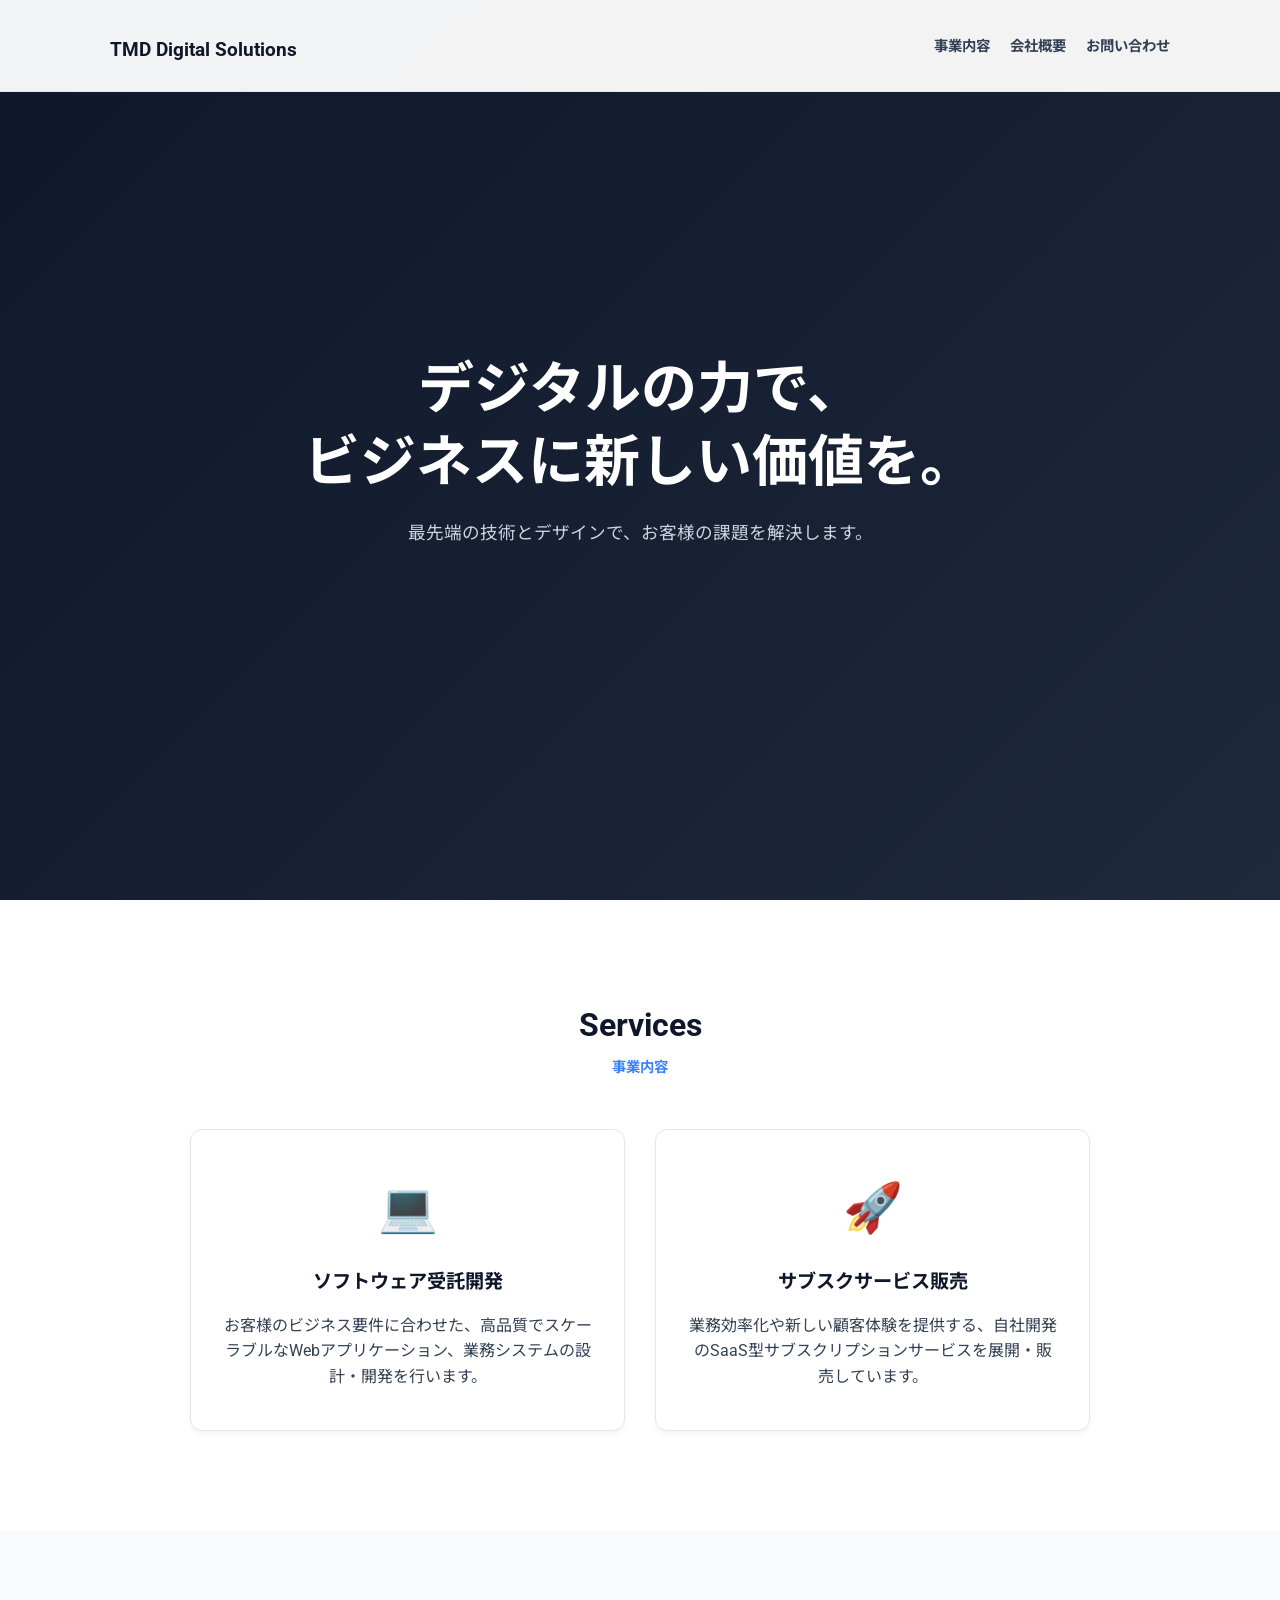
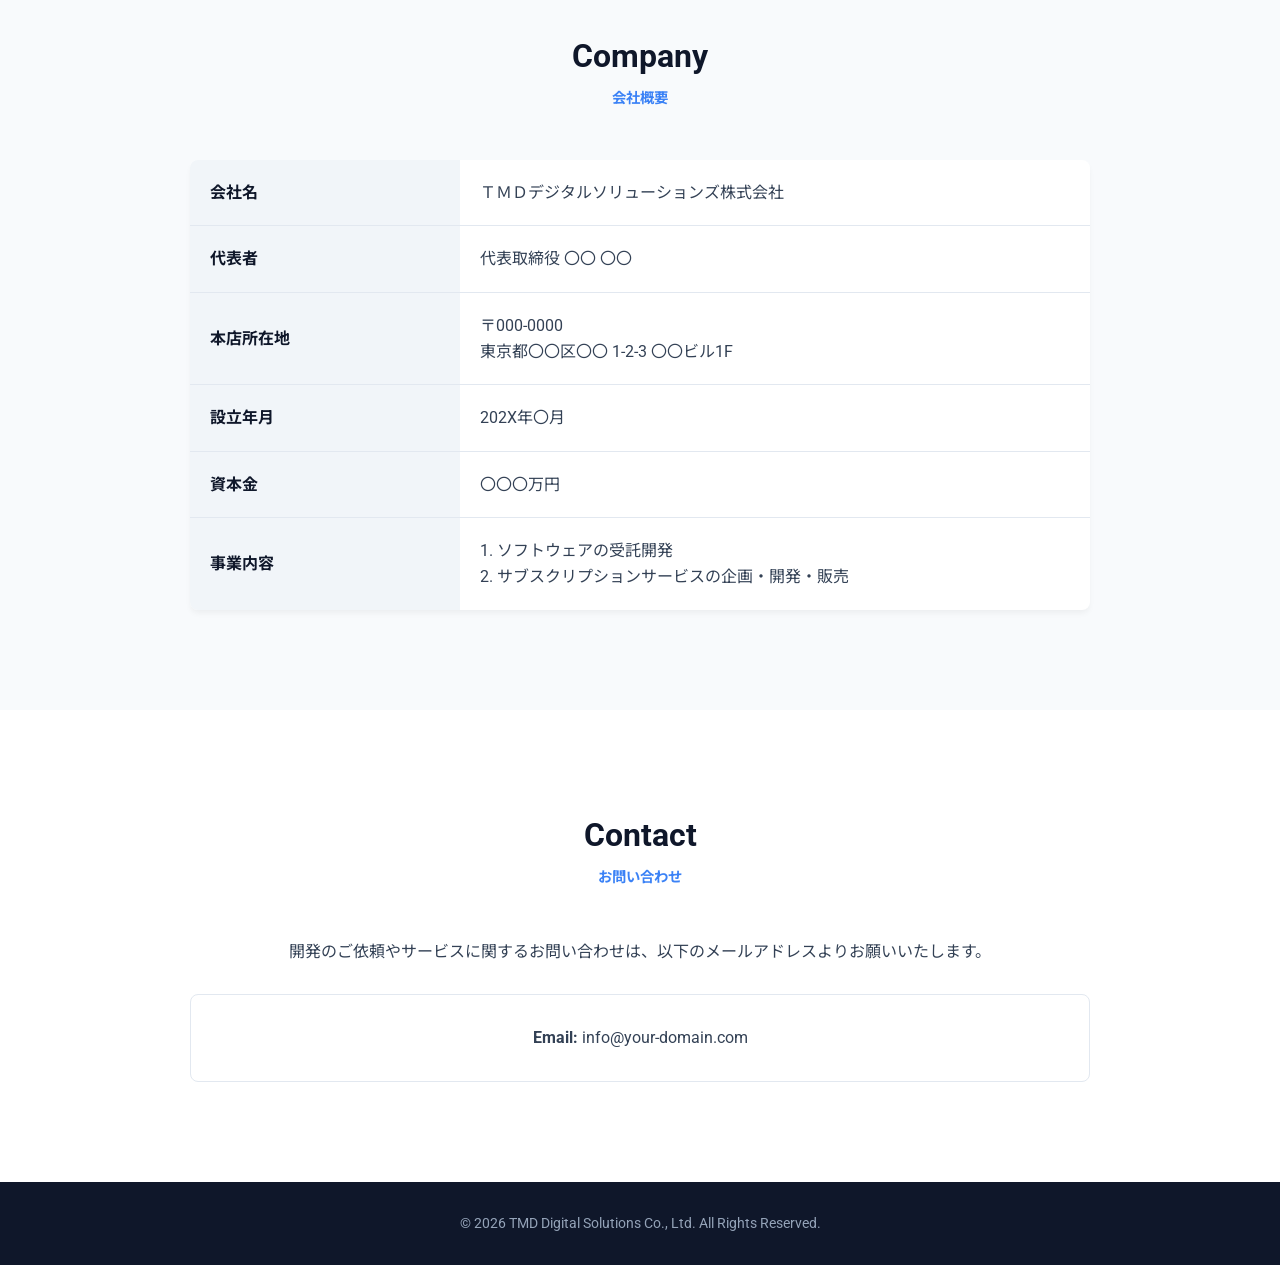
==== index.html @ 3bc1c478 "ファイル位置修正" ====
<!DOCTYPE html>
<html lang="ja">
<head>
    <meta charset="UTF-8">
    <meta name="viewport" content="width=device-width, initial-scale=1.0">
    <title>ＴＭＤデジタルソリューションズ株式会社</title>
    <meta name="description" content="ソフトウェア受託開発・サブスクリプションサービスの販売を行うＴＭＤデジタルソリューションズ株式会社のコーポレートサイトです。">
    <link rel="preconnect" href="https://fonts.googleapis.com">
    <link rel="preconnect" href="https://fonts.gstatic.com" crossorigin>
    <link href="https://fonts.googleapis.com/css2?family=Noto+Sans+JP:wght@300;400;700&family=Roboto:wght@400;700&display=swap" rel="stylesheet">
    <link rel="stylesheet" href="style.css">
</head>
<body>
    <header id="header">
        <div class="header-inner">
            <h1 class="logo"><a href="#">TMD Digital Solutions</a></h1>
            <nav>
                <ul class="nav-links">
                    <li><a href="#services">事業内容</a></li>
                    <li><a href="#company">会社概要</a></li>
                    <li><a href="#contact">お問い合わせ</a></li>
                </ul>
            </nav>
        </div>
    </header>

    <main>
        <!-- Hero Section -->
        <section id="hero">
            <div class="hero-content fade-in">
                <h2>デジタルの力で、<br>ビジネスに新しい価値を。</h2>
                <p>最先端の技術とデザインで、お客様の課題を解決します。</p>
            </div>
        </section>

        <!-- Services Section -->
        <section id="services" class="section">
            <div class="section-inner fade-in">
                <h2 class="section-title">Services<span>事業内容</span></h2>
                <div class="cards">
                    <div class="card">
                        <div class="card-icon">💻</div>
                        <h3>ソフトウェア受託開発</h3>
                        <p>お客様のビジネス要件に合わせた、高品質でスケーラブルなWebアプリケーション、業務システムの設計・開発を行います。</p>
                    </div>
                    <div class="card">
                        <div class="card-icon">🚀</div>
                        <h3>サブスクサービス販売</h3>
                        <p>業務効率化や新しい顧客体験を提供する、自社開発のSaaS型サブスクリプションサービスを展開・販売しています。</p>
                    </div>
                </div>
            </div>
        </section>

        <!-- Company Section -->
        <section id="company" class="section bg-light">
            <div class="section-inner fade-in">
                <h2 class="section-title">Company<span>会社概要</span></h2>
                <table class="company-table">
                    <tbody>
                        <tr>
                            <th>会社名</th>
                            <td>ＴＭＤデジタルソリューションズ株式会社</td>
                        </tr>
                        <tr>
                            <th>代表者</th>
                            <td>代表取締役 〇〇 〇〇 <!-- ※ご自身の名前に変更 --></td>
                        </tr>
                        <tr>
                            <th>本店所在地</th>
                            <td>〒000-0000<br>東京都〇〇区〇〇 1-2-3 〇〇ビル1F <!-- ※登記簿と完全に一致させる --></td>
                        </tr>
                        <tr>
                            <th>設立年月</th>
                            <td>202X年〇月</td>
                        </tr>
                        <tr>
                            <th>資本金</th>
                            <td>〇〇〇万円</td>
                        </tr>
                        <tr>
                            <th>事業内容</th>
                            <td>
                                1. ソフトウェアの受託開発<br>
                                2. サブスクリプションサービスの企画・開発・販売
                            </td>
                        </tr>
                    </tbody>
                </table>
            </div>
        </section>

        <!-- Contact Section -->
        <section id="contact" class="section">
            <div class="section-inner fade-in">
                <h2 class="section-title">Contact<span>お問い合わせ</span></h2>
                <p class="contact-text">開発のご依頼やサービスに関するお問い合わせは、以下のメールアドレスよりお願いいたします。</p>
                <div class="contact-info">
                    <p><strong>Email:</strong> info@your-domain.com <!-- ※取得したドメインのメアド等に変更 --></p>
                </div>
            </div>
        </section>
    </main>

    <footer>
        <div class="footer-inner">
            <p>&copy; 2026 TMD Digital Solutions Co., Ltd. All Rights Reserved.</p>
        </div>
    </footer>

    <script src="script.js"></script>
</body>
</html>
---- style.css ----
:root {
    --primary-color: #0F172A;
    --accent-color: #3B82F6;
    --text-color: #334155;
    --bg-color: #FFFFFF;
    --bg-light: #F8FAFC;
}

* {
    margin: 0;
    padding: 0;
    box-sizing: border-box;
}

body {
    font-family: 'Roboto', 'Noto Sans JP', sans-serif;
    color: var(--text-color);
    line-height: 1.6;
    background-color: var(--bg-color);
}

a {
    color: inherit;
    text-decoration: none;
}

/* Header */
header {
    position: fixed;
    top: 0;
    width: 100%;
    background-color: rgba(255, 255, 255, 0.95);
    backdrop-filter: blur(5px);
    border-bottom: 1px solid #E2E8F0;
    z-index: 1000;
    transition: all 0.3s ease;
}

.header-inner {
    max-width: 1100px;
    margin: 0 auto;
    padding: 20px;
    display: flex;
    justify-content: space-between;
    align-items: center;
}

.logo a {
    font-size: 1.2rem;
    font-weight: 700;
    color: var(--primary-color);
}

.nav-links {
    display: flex;
    list-style: none;
    gap: 20px;
}

.nav-links a {
    font-size: 0.9rem;
    font-weight: 700;
    transition: color 0.3s;
}

.nav-links a:hover {
    color: var(--accent-color);
}

/* Hero Section */
#hero {
    height: 100vh;
    display: flex;
    align-items: center;
    justify-content: center;
    background: linear-gradient(135deg, var(--primary-color) 0%, #1E293B 100%);
    color: #fff;
    text-align: center;
    padding: 0 20px;
}

.hero-content h2 {
    font-size: clamp(2rem, 5vw, 3.5rem);
    line-height: 1.3;
    margin-bottom: 20px;
}

.hero-content p {
    font-size: 1.1rem;
    color: #CBD5E1;
}

/* Sections */
.section {
    padding: 100px 20px;
}

.section-inner {
    max-width: 900px;
    margin: 0 auto;
}

.bg-light {
    background-color: var(--bg-light);
}

.section-title {
    text-align: center;
    font-size: 2rem;
    color: var(--primary-color);
    margin-bottom: 50px;
}

.section-title span {
    display: block;
    font-size: 0.9rem;
    color: var(--accent-color);
    margin-top: 5px;
}

/* Cards (Services) */
.cards {
    display: flex;
    gap: 30px;
}

.card {
    flex: 1;
    background: #fff;
    padding: 40px 30px;
    border-radius: 12px;
    box-shadow: 0 4px 6px -1px rgba(0, 0, 0, 0.05);
    text-align: center;
    transition: transform 0.3s;
    border: 1px solid #E2E8F0;
}

.card:hover {
    transform: translateY(-5px);
}

.card-icon {
    font-size: 3rem;
    margin-bottom: 20px;
}

.card h3 {
    font-size: 1.2rem;
    color: var(--primary-color);
    margin-bottom: 15px;
}

/* Table (Company) */
.company-table {
    width: 100%;
    border-collapse: collapse;
    background: #fff;
    box-shadow: 0 4px 6px -1px rgba(0, 0, 0, 0.05);
    border-radius: 8px;
    overflow: hidden;
}

.company-table th, .company-table td {
    padding: 20px;
    border-bottom: 1px solid #E2E8F0;
}

.company-table th {
    width: 30%;
    text-align: left;
    background-color: #F1F5F9;
    color: var(--primary-color);
}

.company-table tr:last-child th,
.company-table tr:last-child td {
    border-bottom: none;
}

/* Contact */
.contact-text {
    text-align: center;
    margin-bottom: 30px;
}

.contact-info {
    text-align: center;
    background: #fff;
    padding: 30px;
    border-radius: 8px;
    border: 1px solid #E2E8F0;
}

/* Footer */
footer {
    background-color: var(--primary-color);
    color: #94A3B8;
    text-align: center;
    padding: 30px 20px;
    font-size: 0.9rem;
}

/* Animations */
.fade-in {
    opacity: 0;
    transform: translateY(30px);
    transition: opacity 0.8s ease-out, transform 0.8s ease-out;
}

.fade-in.appear {
    opacity: 1;
    transform: translateY(0);
}

/* Responsive */
@media (max-width: 768px) {
    .cards {
        flex-direction: column;
    }
    .company-table th, .company-table td {
        display: block;
        width: 100%;
    }
    .company-table th {
        border-bottom: none;
        padding-bottom: 5px;
    }
    .company-table td {
        padding-top: 5px;
        margin-bottom: 10px;
    }
}
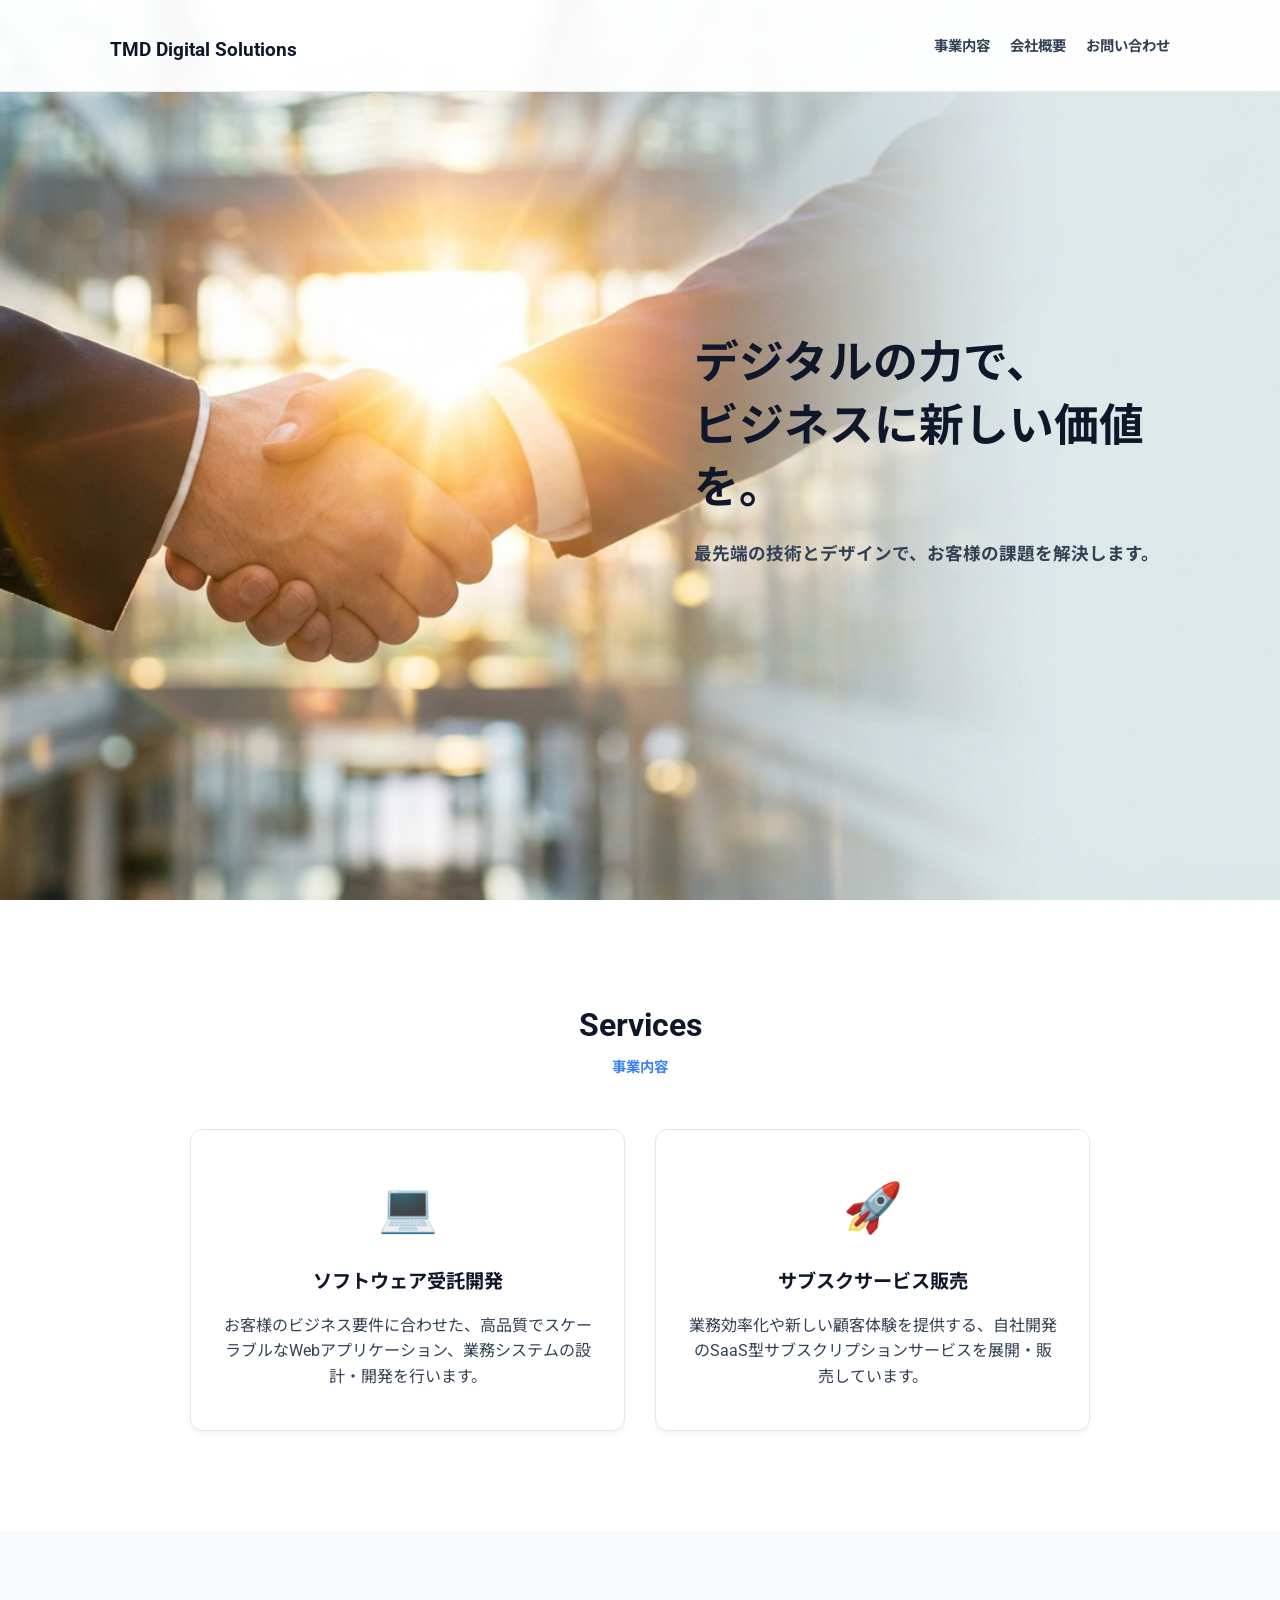
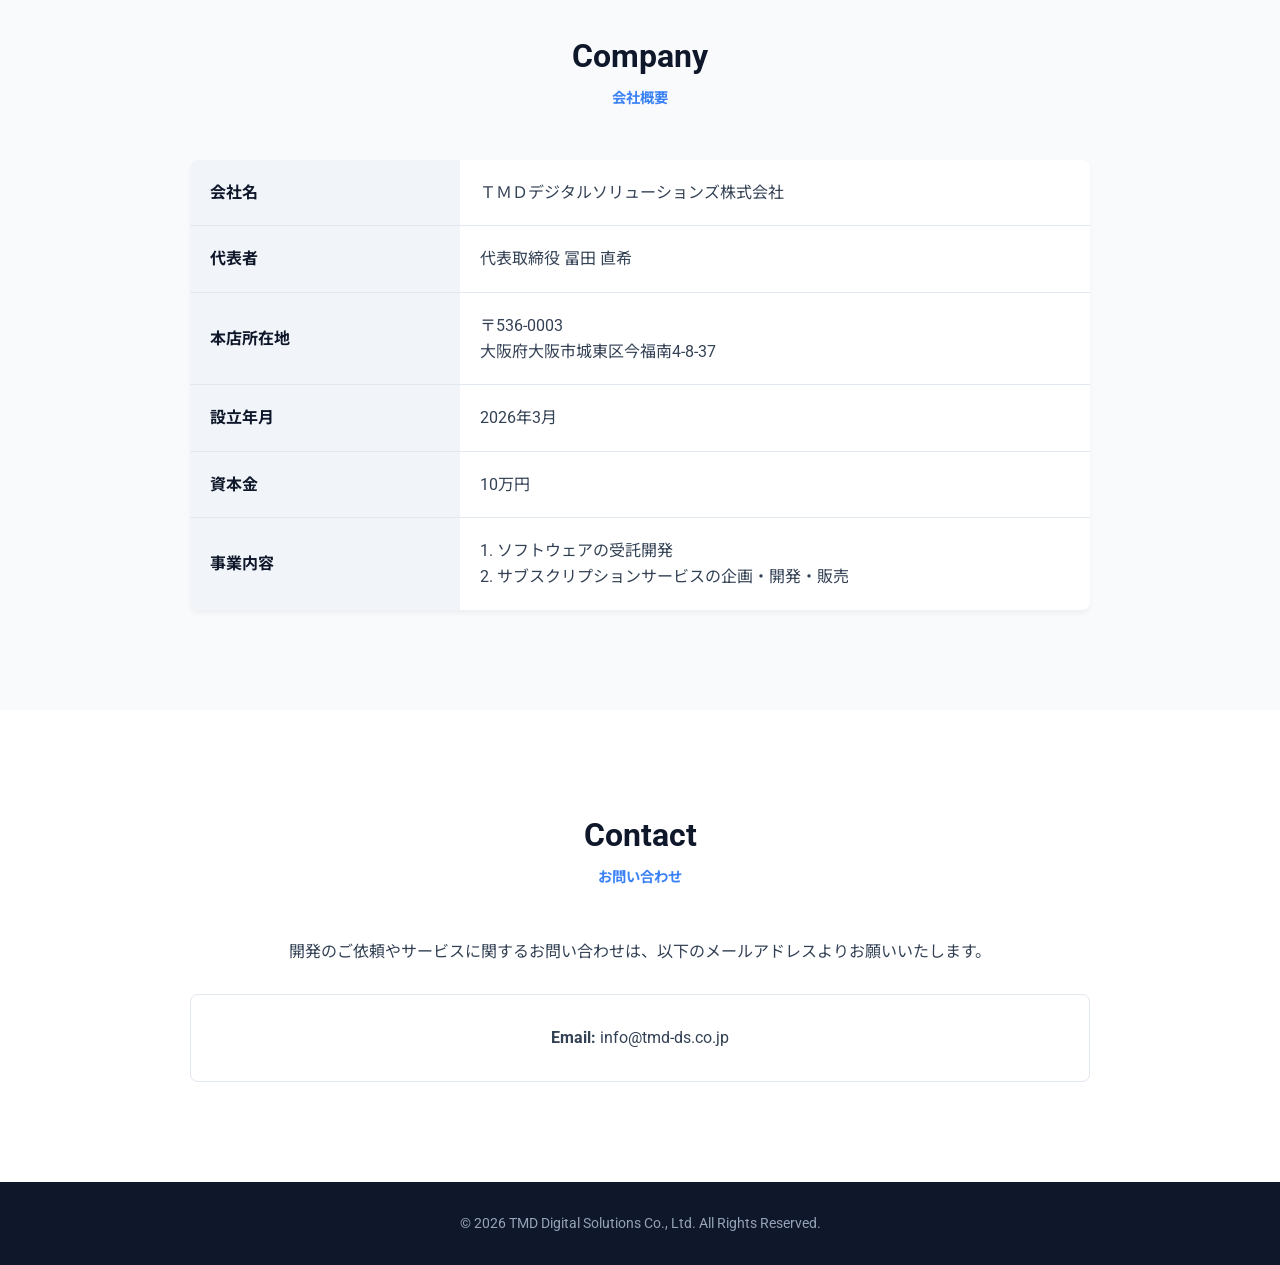
==== commit e0b5738e: "HTML修正" ====
--- a/index.html
+++ b/index.html
@@ -64,19 +64,19 @@
                         </tr>
                         <tr>
                             <th>代表者</th>
-                            <td>代表取締役 〇〇 〇〇 <!-- ※ご自身の名前に変更 --></td>
+                            <td>代表取締役 冨田 直希</td>
                         </tr>
                         <tr>
                             <th>本店所在地</th>
-                            <td>〒000-0000<br>東京都〇〇区〇〇 1-2-3 〇〇ビル1F <!-- ※登記簿と完全に一致させる --></td>
+                            <td>〒536-0003<br>大阪府大阪市城東区今福南4-8-37 <!-- ※登記簿と完全に一致させる --></td>
                         </tr>
                         <tr>
                             <th>設立年月</th>
-                            <td>202X年〇月</td>
+                            <td>2026年3月</td>
                         </tr>
                         <tr>
                             <th>資本金</th>
-                            <td>〇〇〇万円</td>
+                            <td>10万円</td>
                         </tr>
                         <tr>
                             <th>事業内容</th>
@@ -96,7 +96,7 @@
                 <h2 class="section-title">Contact<span>お問い合わせ</span></h2>
                 <p class="contact-text">開発のご依頼やサービスに関するお問い合わせは、以下のメールアドレスよりお願いいたします。</p>
                 <div class="contact-info">
-                    <p><strong>Email:</strong> info@your-domain.com <!-- ※取得したドメインのメアド等に変更 --></p>
+                    <p><strong>Email:</strong> info@tmd-ds.co.jp <!-- ※取得したドメインのメアド等に変更 --></p>
                 </div>
             </div>
         </section>
--- a/style.css
+++ b/style.css
@@ -72,22 +72,28 @@
     height: 100vh;
     display: flex;
     align-items: center;
-    justify-content: center;
-    background: linear-gradient(135deg, var(--primary-color) 0%, #1E293B 100%);
-    color: #fff;
-    text-align: center;
-    padding: 0 20px;
+    justify-content: flex-end; /* 文字を右側に配置 */
+    /* 暗いフィルターを削除し、画像をそのまま表示 */
+    background: url('hero-bg.jpg') center/cover no-repeat;
+    padding: 0 8%; /* 画面右端からの余白 */
+}
+
+.hero-content {
+    max-width: 45%; /* 文字が左側の握手に被らないよう幅を制限 */
+    text-align: left; /* 文字を左揃えに */
 }
 
 .hero-content h2 {
-    font-size: clamp(2rem, 5vw, 3.5rem);
-    line-height: 1.3;
+    font-size: clamp(2rem, 3.5vw, 3.5rem);
+    line-height: 1.4;
     margin-bottom: 20px;
+    color: var(--primary-color); /* 文字色を白から濃いネイビーに変更 */
 }
 
 .hero-content p {
     font-size: 1.1rem;
-    color: #CBD5E1;
+    color: var(--text-color); /* サブテキストもグレーに */
+    font-weight: 700; /* 白背景に負けないよう少し太字に */
 }
 
 /* Sections */
@@ -229,4 +235,16 @@
         padding-top: 5px;
         margin-bottom: 10px;
     }
+    #hero {
+        justify-content: center; /* スマホでは中央寄せ */
+        padding: 0 20px;
+    }
+    .hero-content {
+        max-width: 100%;
+        text-align: center;
+        background-color: rgba(255, 255, 255, 0.85); /* 文字の背景に半透明の白を敷く */
+        padding: 30px 20px;
+        border-radius: 12px;
+        box-shadow: 0 4px 15px rgba(0, 0, 0, 0.1);
+    }
 }
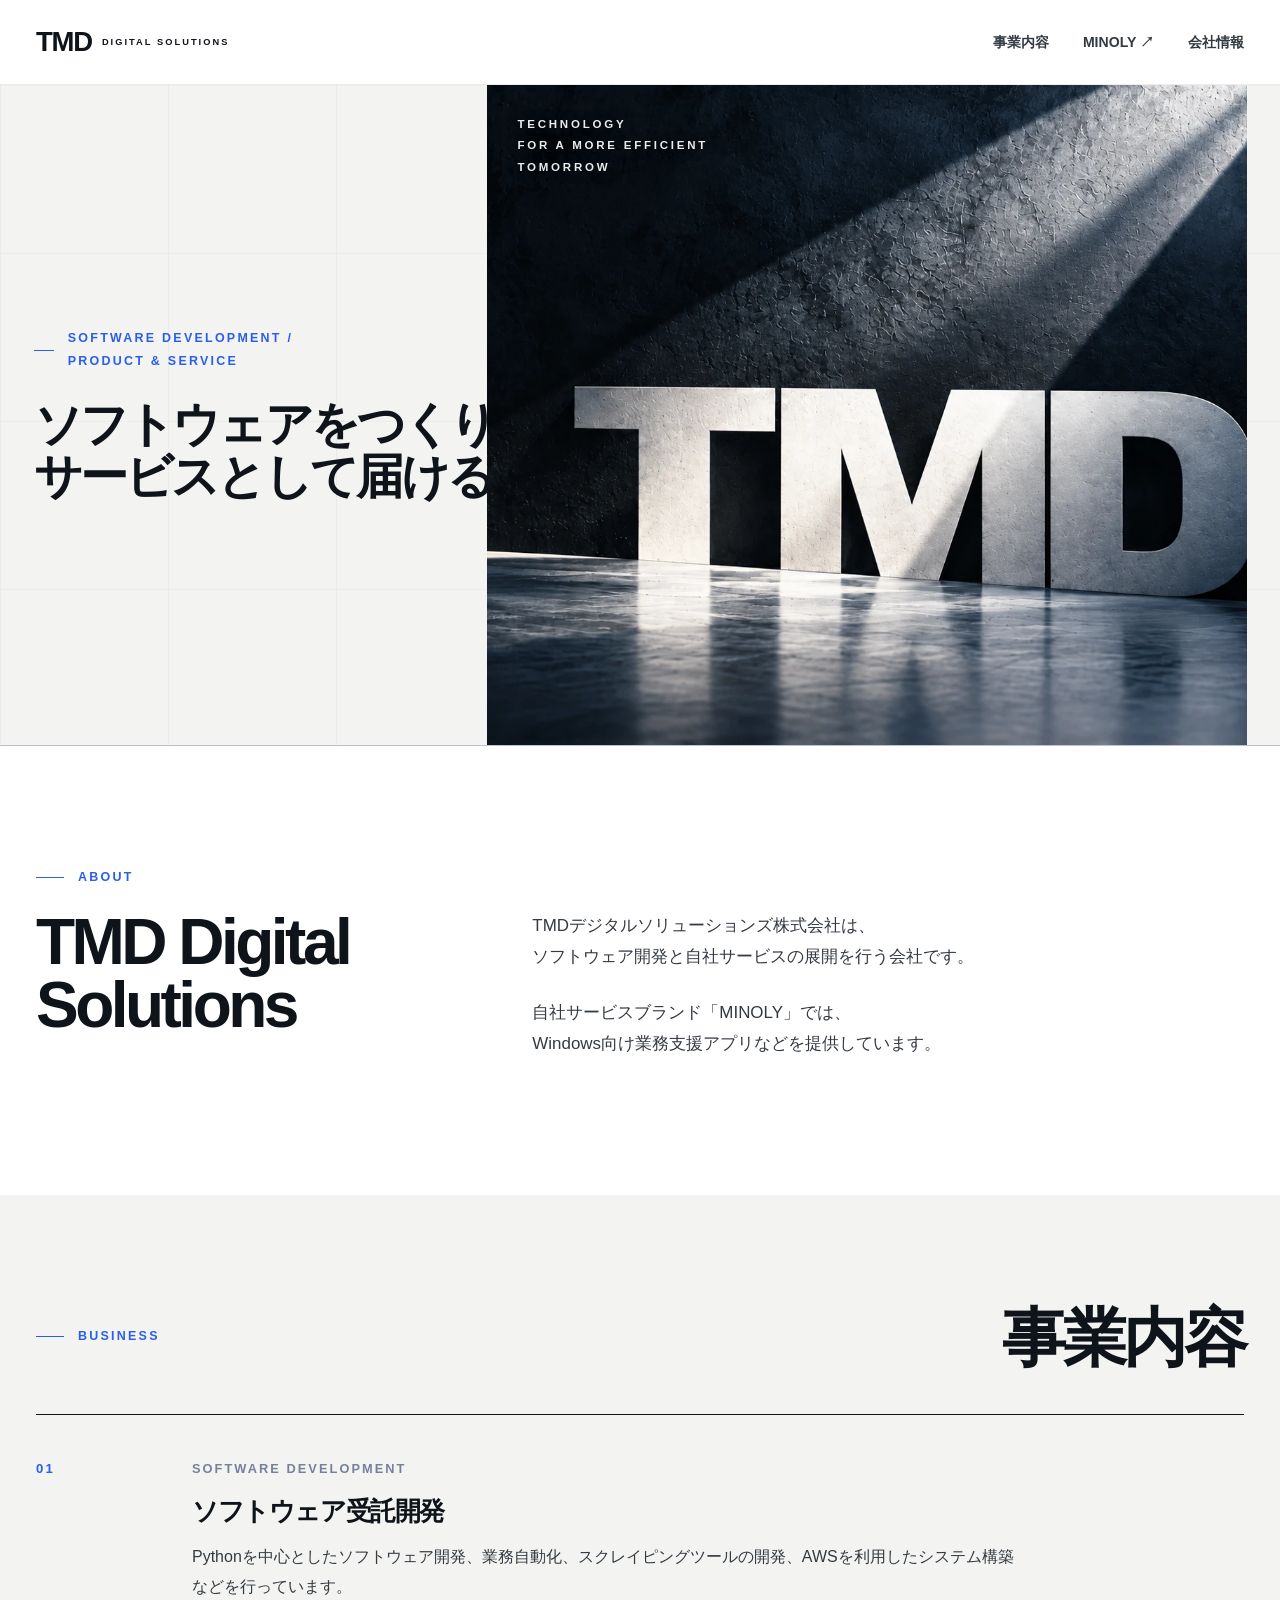
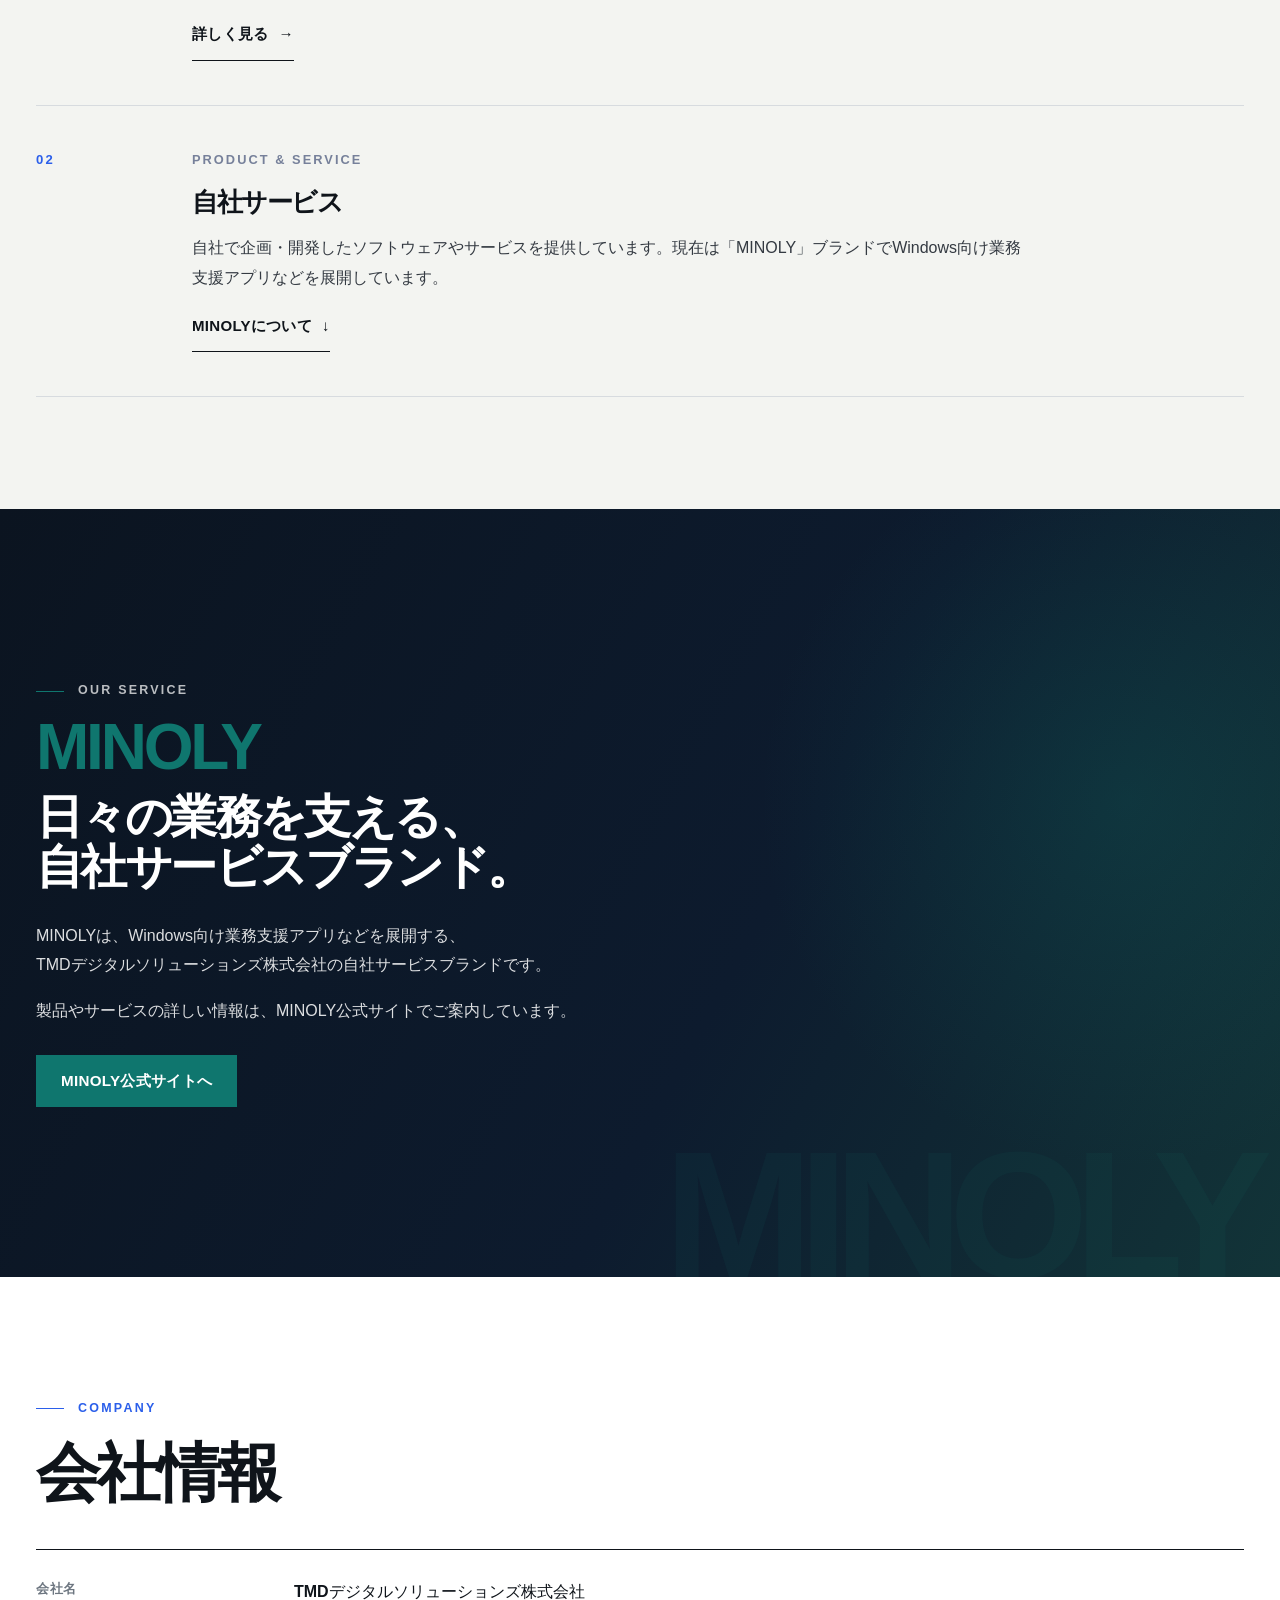
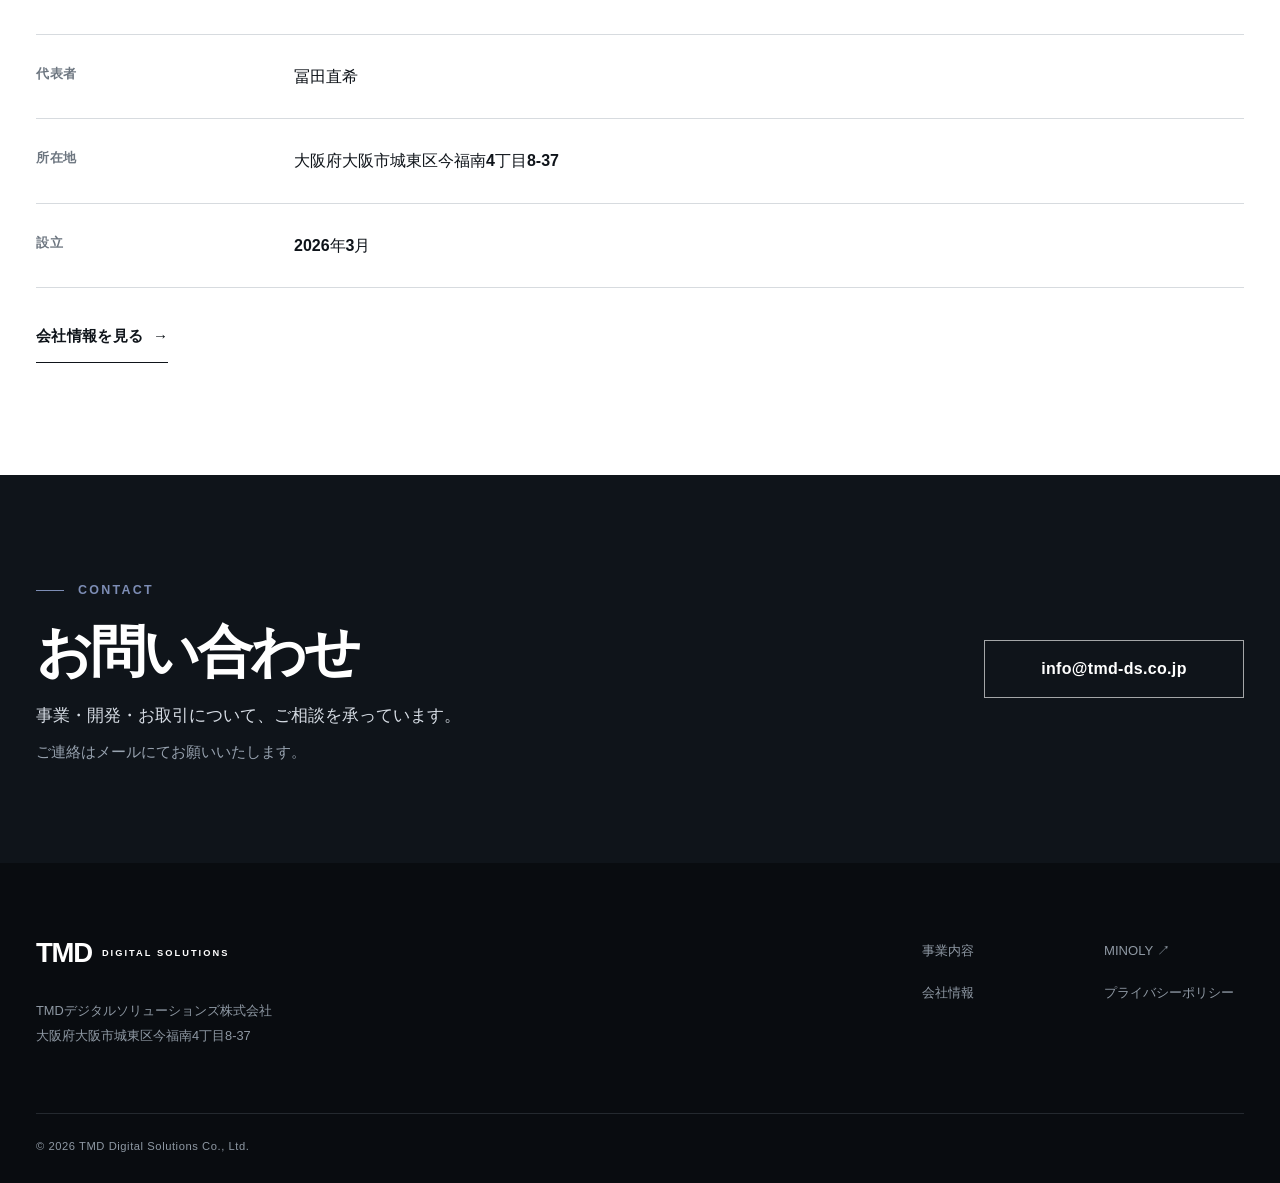
==== commit f8a5b187: "Security Headers対応" ====
--- a/index.html
+++ b/index.html
@@ -3,111 +3,166 @@
 <head>
     <meta charset="UTF-8">
     <meta name="viewport" content="width=device-width, initial-scale=1.0">
-    <title>ＴＭＤデジタルソリューションズ株式会社</title>
-    <meta name="description" content="ソフトウェア受託開発・サブスクリプションサービスの販売を行うＴＭＤデジタルソリューションズ株式会社のコーポレートサイトです。">
-    <link rel="preconnect" href="https://fonts.googleapis.com">
-    <link rel="preconnect" href="https://fonts.gstatic.com" crossorigin>
-    <link href="https://fonts.googleapis.com/css2?family=Noto+Sans+JP:wght@300;400;700&family=Roboto:wght@400;700&display=swap" rel="stylesheet">
-    <link rel="stylesheet" href="style.css">
+    <title>TMDデジタルソリューションズ株式会社 | ソフトウェア開発・自社サービス</title>
+    <meta name="description" content="TMDデジタルソリューションズ株式会社は、Pythonを中心としたソフトウェア受託開発、業務自動化、スクレイピング、AWSを利用したシステム構築と、自社サービスの企画・開発・提供を行っています。">
+    <link rel="canonical" href="https://tmd-ds.co.jp/">
+    <meta property="og:type" content="website">
+    <meta property="og:title" content="TMDデジタルソリューションズ株式会社">
+    <meta property="og:description" content="ソフトウェアの受託開発と、自社サービスの企画・開発・提供を行う会社です。">
+    <meta property="og:url" content="https://tmd-ds.co.jp/">
+    <meta property="og:image" content="https://tmd-ds.co.jp/assets/og-tmd.png">
+    <meta property="og:locale" content="ja_JP">
+    <meta name="twitter:card" content="summary_large_image">
+    <meta name="theme-color" content="#0b1420">
+    <link rel="icon" href="./assets/favicon.svg" type="image/svg+xml">
+    <link rel="apple-touch-icon" href="./assets/apple-touch-icon.png">
+    <link rel="preload" as="image" href="./assets/hero-tmd.webp" type="image/webp">
+    <link rel="stylesheet" href="./style.css">
+    <script src="./script.js"></script>
 </head>
 <body>
-    <header id="header">
+    <a class="skip-link" href="#main">本文へ移動</a>
+    <header class="site-header" data-header>
         <div class="header-inner">
-            <h1 class="logo"><a href="#">TMD Digital Solutions</a></h1>
-            <nav>
-                <ul class="nav-links">
-                    <li><a href="#services">事業内容</a></li>
-                    <li><a href="#company">会社概要</a></li>
-                    <li><a href="#contact">お問い合わせ</a></li>
-                </ul>
-            </nav>
+            <a class="brand" href="./index.html" aria-label="TMDデジタルソリューションズ株式会社 トップページ">
+                <span class="brand-main">TMD</span>
+                <span class="brand-sub">DIGITAL SOLUTIONS</span>
+            </a>
+            <button class="menu-button" type="button" aria-expanded="false" aria-controls="global-nav" aria-label="メニューを開く" data-menu-button>
+                <span></span><span></span><span></span>
+            </button>
+            <nav class="site-nav" id="global-nav" aria-label="グローバルナビゲーション" data-nav>
+                <a href="./business/index.html">事業内容</a>
+                <a href="https://minoly.app/" target="_blank" rel="noopener noreferrer">MINOLY <span aria-hidden="true">↗</span></a>
+                <a href="./company/index.html">会社情報</a>
+                            </nav>
         </div>
     </header>
 
-    <main>
-        <!-- Hero Section -->
-        <section id="hero">
-            <div class="hero-content fade-in">
-                <h2>デジタルの力で、<br>ビジネスに新しい価値を。</h2>
-                <p>最先端の技術とデザインで、お客様の課題を解決します。</p>
-            </div>
-        </section>
-
-        <!-- Services Section -->
-        <section id="services" class="section">
-            <div class="section-inner fade-in">
-                <h2 class="section-title">Services<span>事業内容</span></h2>
-                <div class="cards">
-                    <div class="card">
-                        <div class="card-icon">💻</div>
-                        <h3>ソフトウェア受託開発</h3>
-                        <p>お客様のビジネス要件に合わせた、高品質でスケーラブルなWebアプリケーション、業務システムの設計・開発を行います。</p>
-                    </div>
-                    <div class="card">
-                        <div class="card-icon">🚀</div>
-                        <h3>サブスクサービス販売</h3>
-                        <p>業務効率化や新しい顧客体験を提供する、自社開発のSaaS型サブスクリプションサービスを展開・販売しています。</p>
-                    </div>
+    <main id="main">
+        <section class="hero">
+            <div class="container hero-grid">
+                <div class="hero-copy">
+                    <p class="eyebrow">SOFTWARE DEVELOPMENT / PRODUCT &amp; SERVICE</p>
+                    <h1><span>ソフトウェアをつくり、</span><span>サービスとして届ける。</span></h1>
+                </div>
+                <div class="hero-visual">
+                    <img class="hero-visual-image" src="./assets/hero-tmd.webp" alt="" width="1672" height="941" decoding="async" fetchpriority="high">
+                    <p class="hero-visual-copy" aria-label="Technology for a more efficient tomorrow">
+                        <span>TECHNOLOGY</span>
+                        <span>FOR A MORE EFFICIENT</span>
+                        <span>TOMORROW</span>
+                    </p>
                 </div>
             </div>
         </section>
 
-        <!-- Company Section -->
-        <section id="company" class="section bg-light">
-            <div class="section-inner fade-in">
-                <h2 class="section-title">Company<span>会社概要</span></h2>
-                <table class="company-table">
-                    <tbody>
-                        <tr>
-                            <th>会社名</th>
-                            <td>ＴＭＤデジタルソリューションズ株式会社</td>
-                        </tr>
-                        <tr>
-                            <th>代表者</th>
-                            <td>代表取締役 冨田 直希</td>
-                        </tr>
-                        <tr>
-                            <th>本店所在地</th>
-                            <td>〒536-0003<br>大阪府大阪市城東区今福南4-8-37 <!-- ※登記簿と完全に一致させる --></td>
-                        </tr>
-                        <tr>
-                            <th>設立年月</th>
-                            <td>2026年3月</td>
-                        </tr>
-                        <tr>
-                            <th>資本金</th>
-                            <td>10万円</td>
-                        </tr>
-                        <tr>
-                            <th>事業内容</th>
-                            <td>
-                                1. ソフトウェアの受託開発<br>
-                                2. サブスクリプションサービスの企画・開発・販売
-                            </td>
-                        </tr>
-                    </tbody>
-                </table>
+        <section class="section about-section">
+            <div class="container split-heading">
+                <div>
+                    <p class="eyebrow">ABOUT</p>
+                    <h2>TMD Digital<br class="desktop-break"> Solutions</h2>
+                </div>
+                <div class="prose prose-large about-copy">
+                    <p>TMDデジタルソリューションズ株式会社は、<br class="desktop-break">ソフトウェア開発と自社サービスの展開を行う会社です。</p>
+                    <p>自社サービスブランド「MINOLY」では、<br class="desktop-break">Windows向け業務支援アプリなどを提供しています。</p>
+                </div>
             </div>
         </section>
 
-        <!-- Contact Section -->
-        <section id="contact" class="section">
-            <div class="section-inner fade-in">
-                <h2 class="section-title">Contact<span>お問い合わせ</span></h2>
-                <p class="contact-text">開発のご依頼やサービスに関するお問い合わせは、以下のメールアドレスよりお願いいたします。</p>
-                <div class="contact-info">
-                    <p><strong>Email:</strong> info@tmd-ds.co.jp <!-- ※取得したドメインのメアド等に変更 --></p>
+
+        <section class="section section-muted business-section" id="business">
+            <div class="container">
+                <div class="section-heading">
+                    <p class="eyebrow">BUSINESS</p>
+                    <h2>事業内容</h2>
                 </div>
+                <div class="business-list">
+                    <article class="business-item">
+                        <p class="business-number">01</p>
+                        <div class="business-copy">
+                            <p class="business-label">SOFTWARE DEVELOPMENT</p>
+                            <h3>ソフトウェア受託開発</h3>
+                            <p>Pythonを中心としたソフトウェア開発、業務自動化、スクレイピングツールの開発、AWSを利用したシステム構築などを行っています。</p>
+                            <a class="text-link" href="./business/index.html#software-development">詳しく見る <span aria-hidden="true">→</span></a>
+                        </div>
+                    </article>
+                    <article class="business-item">
+                        <p class="business-number">02</p>
+                        <div class="business-copy">
+                            <p class="business-label">PRODUCT &amp; SERVICE</p>
+                            <h3>自社サービス</h3>
+                            <p>自社で企画・開発したソフトウェアやサービスを提供しています。現在は「MINOLY」ブランドでWindows向け業務支援アプリなどを展開しています。</p>
+                            <a class="text-link" href="#minoly">MINOLYについて <span aria-hidden="true">↓</span></a>
+                        </div>
+                    </article>
+                </div>
+            </div>
+        </section>
+
+        <section class="section minoly-section" id="minoly">
+            <div class="container minoly-grid">
+                <div class="minoly-copy">
+                    <p class="eyebrow">OUR SERVICE</p>
+                    <p class="minoly-wordmark">MINOLY</p>
+                    <h2><span>日々の業務を支える、</span><span>自社サービスブランド。</span></h2>
+                    <p>MINOLYは、Windows向け業務支援アプリなどを展開する、<span class="nowrap">TMDデジタルソリューションズ株式会社</span>の自社サービスブランドです。</p>
+                    <p>製品やサービスの詳しい情報は、MINOLY公式サイトでご案内しています。</p>
+                    <a class="button button-primary minoly-cta" href="https://minoly.app/" target="_blank" rel="noopener noreferrer">MINOLY公式サイトへ</a>
+                </div>
+            </div>
+        </section>
+
+        <section class="section company-preview">
+            <div class="container">
+                <div class="section-heading">
+                    <div>
+                        <p class="eyebrow">COMPANY</p>
+                        <h2>会社情報</h2>
+                    </div>
+                </div>
+                <dl class="company-list">
+                    <div><dt>会社名</dt><dd>TMDデジタルソリューションズ株式会社</dd></div>
+                    <div><dt>代表者</dt><dd>冨田直希</dd></div>
+                    <div><dt>所在地</dt><dd>大阪府大阪市城東区今福南4丁目8-37</dd></div>
+                    <div><dt>設立</dt><dd>2026年3月</dd></div>
+                </dl>
+                <div class="company-more"><a class="text-link" href="./company/index.html">会社情報を見る <span aria-hidden="true">→</span></a></div>
+            </div>
+        </section>
+
+        <section class="contact-cta">
+            <div class="container contact-cta-inner">
+                <div>
+                    <p class="eyebrow eyebrow-light">CONTACT</p>
+                    <h2>お問い合わせ</h2>
+                    <p class="contact-cta-lead">事業・開発・お取引について、<span>ご相談を承っています。</span></p>
+                    <p>ご連絡はメールにてお願いいたします。</p>
+                </div>
+                <a class="button button-light" href="mailto:info@tmd-ds.co.jp">info@tmd-ds.co.jp</a>
             </div>
         </section>
     </main>
 
-    <footer>
-        <div class="footer-inner">
-            <p>&copy; 2026 TMD Digital Solutions Co., Ltd. All Rights Reserved.</p>
+    <footer class="site-footer">
+        <div class="container footer-grid">
+            <div>
+                <a class="brand brand-footer" href="./index.html">
+                    <span class="brand-main">TMD</span>
+                    <span class="brand-sub">DIGITAL SOLUTIONS</span>
+                </a>
+                <p class="footer-company">TMDデジタルソリューションズ株式会社<br>大阪府大阪市城東区今福南4丁目8-37</p>
+            </div>
+            <nav class="footer-nav" aria-label="フッターナビゲーション">
+                <a href="./business/index.html">事業内容</a>
+                <a href="https://minoly.app/" target="_blank" rel="noopener noreferrer">MINOLY ↗</a>
+                <a href="./company/index.html">会社情報</a>
+                                <a href="./privacy/index.html">プライバシーポリシー</a>
+            </nav>
+        </div>
+        <div class="container footer-bottom">
+            <p>© 2026 TMD Digital Solutions Co., Ltd.</p>
         </div>
     </footer>
-
-    <script src="script.js"></script>
 </body>
-</html>+</html>
--- a/style.css
+++ b/style.css
@@ -1,250 +1,2576 @@
 :root {
-    --primary-color: #0F172A;
-    --accent-color: #3B82F6;
-    --text-color: #334155;
-    --bg-color: #FFFFFF;
-    --bg-light: #F8FAFC;
-}
-
-* {
+    --ink: #0f141a;
+    --ink-2: #161d25;
+    --text: #343a42;
+    --muted: #6f7882;
+    --paper: #f3f4f1;
+    --surface: #ffffff;
+    --line: #d7dbdf;
+    --line-dark: #bcc2c9;
+    --blue: #2b5fea;
+    --blue-dark: #224fc5;
+    --blue-soft: #eef3ff;
+    --minoly-primary: #0F766E;
+    --minoly-accent: #0284C7;
+    --container: 1220px;
+    --hero-container: 1600px;
+    --header-height: 84px;
+    --transition: 220ms cubic-bezier(.2,.7,.2,1);
+    --reveal-duration: 820ms cubic-bezier(.2,.7,.2,1);
+}
+
+*, *::before, *::after { box-sizing: border-box; }
+html { scroll-behavior: smooth; scroll-padding-top: calc(var(--header-height) + 24px); }
+body {
+    margin: 0;
+    color: var(--text);
+    background: var(--surface);
+    font-family: "Helvetica Neue", Arial, "Hiragino Kaku Gothic ProN", "Hiragino Sans", "Yu Gothic", Meiryo, sans-serif;
+    line-height: 1.85;
+    -webkit-font-smoothing: antialiased;
+    text-rendering: optimizeLegibility;
+}
+body.menu-open { overflow: hidden; }
+a { color: inherit; text-decoration: none; }
+button, a { -webkit-tap-highlight-color: transparent; }
+button { font: inherit; }
+img, svg { max-width: 100%; }
+
+.skip-link {
+    position: absolute;
+    left: 12px;
+    top: -48px;
+    z-index: 1000;
+    padding: 10px 14px;
+    background: #fff;
+    color: var(--ink);
+    border: 1px solid var(--ink);
+}
+.skip-link:focus { top: 12px; }
+
+.container,
+.header-inner {
+    width: min(calc(100% - 72px), var(--container));
+    margin-inline: auto;
+}
+.section { padding: 112px 0; }
+.section-muted { background: var(--paper); }
+
+h1, h2, h3, p { margin-top: 0; }
+h1, h2, h3 {
+    color: var(--ink);
+    font-weight: 760;
+    letter-spacing: -0.055em;
+    line-height: 0.98;
+}
+h1 { font-size: clamp(4.2rem, 7vw, 6.8rem); margin-bottom: 34px; }
+h2 { font-size: clamp(2.8rem, 5vw, 4.2rem); margin-bottom: 28px; }
+h3 { font-size: clamp(1.4rem, 2vw, 1.85rem); margin-bottom: 18px; }
+p { margin-bottom: 1.15em; }
+.prose p:last-child,
+.prose-large p:last-child { margin-bottom: 0; }
+.prose-large { font-size: 1.06rem; }
+.eyebrow {
+    display: inline-flex;
+    align-items: center;
+    gap: 14px;
+    margin-bottom: 22px;
+    color: var(--blue);
+    font-size: .78rem;
+    font-weight: 790;
+    letter-spacing: .18em;
+    text-transform: uppercase;
+}
+.eyebrow::before {
+    content: "";
+    width: 28px;
+    height: 1px;
+    background: currentColor;
+}
+.eyebrow-light { color: #7d8db5; }
+.text-link {
+    display: inline-flex;
+    align-items: center;
+    gap: 10px;
+    padding-bottom: 12px;
+    color: var(--ink);
+    border-bottom: 1px solid currentColor;
+    font-size: .94rem;
+    font-weight: 700;
+    letter-spacing: .02em;
+    transition: transform var(--transition), color var(--transition), border-color var(--transition);
+}
+.text-link:hover,
+.text-link:focus-visible { transform: translateX(4px); color: var(--blue); border-color: var(--blue); }
+.button-row { display: flex; flex-wrap: wrap; gap: 24px 32px; margin-top: 42px; }
+.button {
+    display: inline-flex;
+    align-items: center;
+    justify-content: center;
+    min-height: 52px;
+    padding: 0 24px;
+    border: 1px solid transparent;
+    border-radius: 0;
+    font-size: .95rem;
+    font-weight: 720;
+    letter-spacing: .02em;
+    transition: transform var(--transition), background-color var(--transition), color var(--transition), border-color var(--transition), box-shadow var(--transition);
+}
+.button:hover,
+.button:focus-visible { transform: translateY(-2px); }
+.button-primary { background: var(--ink); color: #fff; }
+.button-primary:hover,
+.button-primary:focus-visible { background: var(--blue); }
+.button-secondary { border-color: var(--ink); color: var(--ink); }
+.button-secondary:hover,
+.button-secondary:focus-visible { border-color: var(--blue); color: var(--blue); }
+.button-light { background: transparent; color: #fff; border-color: rgba(255,255,255,.62); }
+.button-light:hover,
+.button-light:focus-visible { background: #fff; color: var(--ink); border-color: #fff; }
+
+.site-header {
+    position: sticky;
+    top: 0;
+    z-index: 100;
+    background: rgba(255,255,255,.86);
+    backdrop-filter: blur(16px);
+    -webkit-backdrop-filter: blur(16px);
+    border-bottom: 1px solid rgba(15,20,26,.08);
+    transition: background-color var(--transition), box-shadow var(--transition), border-color var(--transition);
+}
+.site-header.is-scrolled {
+    background: rgba(255,255,255,.94);
+    box-shadow: 0 8px 24px rgba(15,20,26,.06);
+    border-color: rgba(15,20,26,.11);
+}
+.header-inner {
+    min-height: var(--header-height);
+    display: flex;
+    align-items: center;
+    justify-content: space-between;
+    gap: 30px;
+}
+.brand { display: inline-flex; align-items: center; gap: 12px; color: var(--ink); }
+.brand-main { font-size: 2rem; font-weight: 900; letter-spacing: -0.05em; line-height: 1; }
+.brand-sub { font-size: .52rem; font-weight: 820; letter-spacing: .28em; line-height: 1; }
+.site-nav { display: flex; align-items: center; gap: 34px; font-size: .88rem; font-weight: 700; }
+.site-nav a { position: relative; padding: 10px 0; }
+.site-nav a::after {
+    content: "";
+    position: absolute;
+    left: 0;
+    right: 0;
+    bottom: 2px;
+    height: 1px;
+    background: currentColor;
+    transform: scaleX(0);
+    transform-origin: left center;
+    transition: transform var(--transition);
+}
+.site-nav a:hover::after,
+.site-nav a:focus-visible::after,
+.site-nav a[aria-current="page"]::after { transform: scaleX(1); }
+.site-nav .nav-contact {
+    min-height: 46px;
+    padding: 0 20px;
+    display: inline-flex;
+    align-items: center;
+    border: 1px solid var(--ink);
+}
+.site-nav .nav-contact::after { display: none; }
+.site-nav .nav-contact:hover,
+.site-nav .nav-contact:focus-visible { background: var(--ink); color: #fff; }
+.menu-button {
+    display: none;
+    width: 48px;
+    height: 48px;
+    padding: 0;
+    border: 0;
+    background: transparent;
+    color: var(--ink);
+    align-items: center;
+    justify-content: center;
+    cursor: pointer;
+}
+.menu-button span {
+    display: block;
+    width: 20px;
+    height: 1.5px;
+    margin: 4px 0;
+    background: currentColor;
+    transition: transform var(--transition), opacity var(--transition);
+}
+.menu-button[aria-expanded="true"] span:nth-child(1) { transform: translateY(5.5px) rotate(45deg); }
+.menu-button[aria-expanded="true"] span:nth-child(2) { opacity: 0; }
+.menu-button[aria-expanded="true"] span:nth-child(3) { transform: translateY(-5.5px) rotate(-45deg); }
+
+.hero {
+    position: relative;
+    overflow: clip;
+    background: var(--paper);
+    border-bottom: 1px solid var(--line-dark);
+}
+.hero::before {
+    content: "";
+    position: absolute;
+    inset: 0;
+    background-image:
+        linear-gradient(to right, rgba(16,20,24,.065) 1px, transparent 1px),
+        linear-gradient(to bottom, rgba(16,20,24,.055) 1px, transparent 1px);
+    background-size: 168px 168px;
+    opacity: .52;
+    pointer-events: none;
+}
+.hero-grid {
+    position: relative;
+    z-index: 1;
+    width: min(calc(100% - 48px), var(--hero-container));
+    min-height: min(880px, calc(100vh - var(--header-height)));
+    margin-inline: auto;
+    display: grid;
+    grid-template-columns: minmax(0, 1.04fr) minmax(420px, .96fr);
+}
+.hero-copy {
+    display: flex;
+    flex-direction: column;
+    justify-content: center;
+    padding: 88px 70px 92px 0;
+}
+.hero-copy .eyebrow { margin-bottom: 26px; }
+.hero-copy h1 { max-width: 8.8ch; }
+.hero-lead {
+    max-width: 34em;
+    margin-bottom: 0;
+    color: #626b74;
+    font-size: 1.08rem;
+    line-height: 1.95;
+}
+.hero .button-row .button {
+    min-height: auto;
+    padding: 0 0 14px;
+    background: transparent;
+    color: var(--ink);
+    border: 0;
+    border-bottom: 1px solid var(--ink);
+    font-weight: 760;
+}
+.hero .button-row .button:hover,
+.hero .button-row .button:focus-visible {
+    color: var(--blue);
+    border-color: var(--blue);
+    transform: translateX(4px);
+}
+.hero-visual {
+    position: relative;
+    min-height: 100%;
+    padding: 54px 50px 34px;
+    background: linear-gradient(180deg, #0c1117 0%, #090d12 100%);
+    color: #fff;
+    overflow: hidden;
+}
+.hero-visual::before {
+    content: "";
+    position: absolute;
+    inset: 0;
+    background: radial-gradient(circle at 84% 22%, rgba(43,95,234,.08), transparent 22%), linear-gradient(to right, rgba(255,255,255,.08) 1px, transparent 1px), linear-gradient(to bottom, rgba(255,255,255,.06) 1px, transparent 1px);
+    background-size: auto, 168px 168px, 168px 168px;
+    opacity: .42;
+}
+.hero-accent-block {
+    position: absolute;
+    top: 26px;
+    right: 24px;
+    width: 108px;
+    height: 250px;
+    background: var(--blue);
+    box-shadow: -26px 26px 0 rgba(43,95,234,.07);
+}
+.hero-keywords {
+    position: relative;
+    z-index: 1;
+    counter-reset: heroItem;
+    display: grid;
+    gap: 26px;
+    max-width: 430px;
+    margin-top: 10px;
+}
+.hero-keywords span {
+    counter-increment: heroItem;
+    display: grid;
+    grid-template-columns: 28px auto;
+    gap: 22px;
+    align-items: baseline;
+    color: #fff;
+    font-size: clamp(2rem, 4vw, 3rem);
+    font-weight: 760;
+    line-height: 1.08;
+    letter-spacing: .03em;
+}
+.hero-keywords span::before {
+    content: counter(heroItem, decimal-leading-zero);
+    color: #6d84bf;
+    font-size: .78rem;
+    font-weight: 700;
+    letter-spacing: .12em;
+}
+.hero-monogram {
+    position: absolute;
+    right: -8px;
+    bottom: -58px;
+    z-index: 0;
+    color: rgba(255,255,255,.92);
+    font-size: clamp(14rem, 29vw, 25rem);
+    font-weight: 820;
+    line-height: .8;
+    letter-spacing: -.09em;
+}
+.hero-coordinate {
+    position: absolute;
+    right: 18px;
+    bottom: 28px;
+    z-index: 1;
+    color: rgba(255,255,255,.45);
+    font-size: .68rem;
+    font-weight: 760;
+    letter-spacing: .18em;
+    writing-mode: vertical-rl;
+}
+
+.split-heading {
+    display: grid;
+    grid-template-columns: minmax(270px, .72fr) minmax(0, 1.28fr);
+    gap: 96px;
+    align-items: start;
+}
+.desktop-break { display: block; }
+.capability-strip {
+    border-top: 1px solid var(--line-dark);
+    border-bottom: 1px solid var(--line-dark);
+    background: #0d1219;
+    color: #fff;
+}
+.capability-grid { display: grid; grid-template-columns: repeat(4, 1fr); }
+.capability-item {
+    padding: 28px 22px;
+    min-height: 124px;
+    display: flex;
+    flex-direction: column;
+    justify-content: space-between;
+    border-right: 1px solid rgba(255,255,255,.14);
+}
+.capability-item:last-child { border-right: 0; }
+.capability-item small { color: #8fa2d6; font-size: .68rem; font-weight: 760; letter-spacing: .16em; }
+.capability-item strong { color: #fff; font-size: 1.15rem; font-weight: 760; letter-spacing: .04em; }
+
+.section-heading {
+    display: flex;
+    justify-content: space-between;
+    align-items: end;
+    gap: 40px;
+    margin-bottom: 44px;
+}
+.section-heading-inline { align-items: center; }
+.section-heading h2 { margin-bottom: 0; }
+
+.business-list { border-top: 1px solid var(--ink); }
+.business-item {
+    display: grid;
+    grid-template-columns: 120px minmax(0, 1fr);
+    gap: 36px;
+    padding: 42px 0 44px;
+    border-bottom: 1px solid var(--line);
+}
+.business-number,
+.detail-number {
+    color: var(--blue);
+    font-size: .82rem;
+    font-weight: 780;
+    letter-spacing: .16em;
+}
+.business-label { margin-bottom: 18px; color: #76809a; font-size: .8rem; font-weight: 760; letter-spacing: .16em; }
+.business-copy p:last-of-type { max-width: 52em; }
+
+.minoly-section {
+    position: relative;
+    overflow: hidden;
+    color: #fff;
+    background: linear-gradient(135deg, #0b1128 0%, #15388d 100%);
+}
+.minoly-section::before {
+    content: "MINOLY";
+    position: absolute;
+    right: -12px;
+    bottom: -26px;
+    color: rgba(255,255,255,.08);
+    font-size: clamp(7rem, 20vw, 16rem);
+    font-weight: 900;
+    letter-spacing: -.08em;
+    line-height: .8;
+    pointer-events: none;
+}
+.minoly-grid {
+    position: relative;
+    z-index: 1;
+    display: grid;
+    grid-template-columns: minmax(0, 1.08fr) minmax(300px, .92fr);
+    min-height: 520px;
+}
+.minoly-copy {
+    padding: 92px 68px 92px 0;
+    display: flex;
+    flex-direction: column;
+    justify-content: center;
+}
+.minoly-copy .eyebrow { color: #9db1ec; }
+.minoly-copy .eyebrow::before { background: currentColor; }
+.minoly-wordmark {
+    margin: 0 0 20px;
+    color: #fff;
+    font-size: clamp(2.6rem, 5vw, 4.6rem);
+    font-weight: 820;
+    letter-spacing: -.05em;
+    line-height: .9;
+}
+.minoly-wordmark-small { margin-bottom: 20px; font-size: 2.2rem; }
+.minoly-copy h2,
+.minoly-copy p { color: #fff; }
+.minoly-copy p { max-width: 34em; color: rgba(255,255,255,.84); }
+.minoly-copy .button { align-self: flex-start; margin-top: 14px; background: #fff; color: var(--ink); }
+.minoly-copy .button:hover,
+.minoly-copy .button:focus-visible { background: var(--blue-soft); color: var(--blue-dark); }
+.minoly-visual {
+    position: relative;
+    border-left: 1px solid rgba(255,255,255,.16);
+}
+.minoly-visual::before {
+    content: "WINDOWS APPLICATIONS\A PRODUCT BRAND";
+    white-space: pre;
+    position: absolute;
+    left: 52px;
+    top: 76px;
+    color: rgba(255,255,255,.62);
+    font-size: .78rem;
+    font-weight: 760;
+    letter-spacing: .18em;
+    line-height: 1.9;
+}
+.minoly-visual::after {
+    content: "";
+    position: absolute;
+    right: 46px;
+    bottom: 46px;
+    width: 180px;
+    height: 180px;
+    border: 1px solid rgba(255,255,255,.28);
+    background: linear-gradient(135deg, rgba(255,255,255,.12), transparent 65%);
+}
+
+.company-preview { background: #fff; }
+.company-list { margin: 0; border-top: 1px solid var(--ink); }
+.company-list div {
+    display: grid;
+    grid-template-columns: 220px 1fr;
+    gap: 38px;
+    padding: 27px 0;
+    border-bottom: 1px solid var(--line);
+}
+.company-list dt { color: #6d7680; font-size: .84rem; font-weight: 750; letter-spacing: .04em; }
+.company-list dd { margin: 0; color: var(--ink); font-weight: 560; }
+.company-list-full { max-width: 960px; }
+
+.contact-cta { padding: 112px 0; color: #fff; background: var(--ink); }
+.contact-cta-inner { display: grid; grid-template-columns: 1.3fr .7fr; gap: 60px; align-items: end; }
+.contact-cta h2 { max-width: 12ch; color: #fff; margin-bottom: 20px; font-size: clamp(2.6rem, 5vw, 4.8rem); }
+.contact-cta p:last-child { margin-bottom: 0; color: #98a3b0; }
+.contact-cta .button { justify-self: end; font-size: 1rem; }
+
+.site-footer { padding: 76px 0 26px; background: #090c10; color: #8f99a4; }
+.footer-grid { display: grid; grid-template-columns: 1fr auto; gap: 80px; }
+.brand-footer { color: #fff; }
+.footer-company { margin: 28px 0 0; font-size: .8rem; line-height: 1.95; }
+.footer-nav { display: grid; grid-template-columns: repeat(2, minmax(140px, 1fr)); gap: 18px 42px; align-content: start; font-size: .82rem; }
+.footer-nav a { transition: color var(--transition), transform var(--transition); }
+.footer-nav a:hover,
+.footer-nav a:focus-visible { color: #fff; transform: translateX(3px); }
+.footer-bottom { margin-top: 64px; padding-top: 22px; border-top: 1px solid #24292f; font-size: .7rem; letter-spacing: .05em; }
+.footer-bottom p { margin: 0; }
+
+.page-hero {
+    position: relative;
+    overflow: hidden;
+    padding: 148px 0 104px;
+    background: var(--paper);
+    border-bottom: 1px solid var(--line-dark);
+}
+.page-hero::before {
+    content: "";
+    position: absolute;
+    inset: 0;
+    background-image:
+        linear-gradient(to right, rgba(16,20,24,.06) 1px, transparent 1px),
+        linear-gradient(to bottom, rgba(16,20,24,.05) 1px, transparent 1px);
+    background-size: 168px 168px;
+    opacity: .42;
+}
+.page-hero::after {
+    content: attr(data-en);
+    position: absolute;
+    right: -1vw;
+    bottom: -1vw;
+    z-index: 0;
+    color: rgba(16,20,24,.06);
+    font-size: clamp(7rem, 20vw, 18rem);
+    font-weight: 900;
+    letter-spacing: -.08em;
+    line-height: .76;
+}
+.page-hero .container { position: relative; z-index: 1; }
+.page-hero h1 { margin-bottom: 30px; font-size: clamp(3.8rem, 7vw, 6.2rem); }
+.page-hero p:last-child { max-width: 760px; margin-bottom: 0; color: #5d6670; font-size: 1.06rem; }
+.page-hero-compact { padding-bottom: 86px; }
+.page-hero-compact h1 { margin-bottom: 0; }
+.detail-grid { display: grid; grid-template-columns: minmax(280px, .78fr) minmax(0, 1.22fr); gap: 94px; }
+.detail-grid h2 { margin: 0; }
+.service-points { margin: 34px 0; padding: 0; list-style: none; border-top: 1px solid var(--ink); }
+.service-points li { position: relative; padding: 18px 14px 18px 28px; border-bottom: 1px solid var(--line); color: var(--ink); font-weight: 620; }
+.service-points li::before { content: ""; position: absolute; left: 4px; top: 29px; width: 8px; height: 8px; background: var(--blue); }
+.service-callout { margin-top: 38px; padding-top: 34px; border-top: 1px solid var(--ink); }
+.service-callout > * { max-width: 720px; }
+.service-callout .button { margin-top: 10px; }
+.contact-page-grid { display: grid; grid-template-columns: minmax(0, 1.15fr) minmax(320px, .85fr); gap: 92px; }
+.contact-page-grid h2 { margin-bottom: 24px; }
+.contact-page-lead { max-width: 680px; color: #5f6670; }
+.email-card {
+    display: grid;
+    grid-template-columns: 88px 1fr auto;
+    align-items: center;
+    gap: 22px;
+    margin-top: 46px;
+    padding: 28px 0;
+    border-top: 1px solid var(--ink);
+    border-bottom: 1px solid var(--line);
+    transition: color var(--transition);
+}
+.email-card span { color: var(--blue); font-size: .68rem; font-weight: 820; letter-spacing: .16em; }
+.email-card strong { color: var(--ink); font-size: clamp(1.2rem, 2.4vw, 1.65rem); font-weight: 620; }
+.email-card i { color: var(--ink); font-style: normal; font-size: 1.4rem; transition: transform var(--transition); }
+.email-card:hover i,
+.email-card:focus-visible i { transform: translateX(7px); }
+.contact-note { margin-top: 20px; color: var(--muted); font-size: .88rem; }
+.minoly-contact {
+    position: relative;
+    padding: 46px 42px;
+    background: var(--blue);
+    color: #e6ebff;
+    align-self: start;
+}
+.minoly-contact .eyebrow, .minoly-contact h2 { color: #fff; }
+.minoly-contact p { color: #e1e7ff; }
+.minoly-contact .text-link { color: #fff; border-color: rgba(255,255,255,.7); }
+.minoly-contact .text-link:hover,
+.minoly-contact .text-link:focus-visible { color: #fff; border-color: #fff; }
+.legal-section { padding-top: 92px; }
+.legal-content { max-width: 830px; }
+.legal-content > p:first-child { font-size: 1.05rem; }
+.legal-content h2 { margin: 60px 0 16px; padding-top: 22px; border-top: 1px solid var(--line); font-size: 1.35rem; letter-spacing: -.02em; }
+.legal-content ul { padding-left: 1.5em; }
+.legal-content a { color: var(--blue); text-decoration: underline; text-underline-offset: 3px; }
+.policy-date { margin-top: 62px; color: var(--muted); font-size: .88rem; }
+
+.reveal {
+    opacity: 0;
+    transform: translateY(26px);
+    transition: opacity var(--reveal-duration), transform var(--reveal-duration);
+    transition-delay: var(--reveal-delay, 0ms);
+}
+.reveal.is-visible {
+    opacity: 1;
+    transform: translateY(0);
+}
+body.is-loaded .hero-copy > *,
+body.is-loaded .hero-keywords span,
+body.is-loaded .hero-accent-block,
+body.is-loaded .hero-coordinate,
+body.is-loaded .hero-monogram {
+    opacity: 1;
+    transform: none;
+}
+.hero-copy > *,
+.hero-keywords span,
+.hero-accent-block,
+.hero-coordinate,
+.hero-monogram {
+    opacity: 0;
+    transform: translateY(22px);
+    transition: opacity 820ms cubic-bezier(.2,.7,.2,1), transform 820ms cubic-bezier(.2,.7,.2,1);
+}
+.hero-copy > *:nth-child(1) { transition-delay: 80ms; }
+.hero-copy > *:nth-child(2) { transition-delay: 180ms; }
+.hero-copy > *:nth-child(3) { transition-delay: 300ms; }
+.hero-copy > *:nth-child(4) { transition-delay: 420ms; }
+.hero-keywords span:nth-child(1) { transition-delay: 200ms; }
+.hero-keywords span:nth-child(2) { transition-delay: 320ms; }
+.hero-keywords span:nth-child(3) { transition-delay: 440ms; }
+.hero-accent-block { transition-delay: 140ms; }
+.hero-coordinate { transition-delay: 480ms; }
+.hero-monogram { transition-delay: 380ms; transform: translateY(26px) scale(.98); }
+
+:focus-visible { outline: 3px solid rgba(43,95,234,.34); outline-offset: 4px; }
+
+@media (prefers-reduced-motion: reduce) {
+    html { scroll-behavior: auto; }
+    *, *::before, *::after { animation: none !important; transition-duration: 0.01ms !important; transition-delay: 0ms !important; }
+    .reveal,
+    .hero-copy > *,
+    .hero-keywords span,
+    .hero-accent-block,
+    .hero-coordinate,
+    .hero-monogram { opacity: 1 !important; transform: none !important; }
+}
+
+@media (max-width: 1120px) {
+    .hero-grid { grid-template-columns: minmax(0, 1fr) minmax(380px, .9fr); }
+    .hero-copy { padding-right: 50px; }
+    .split-heading { gap: 72px; }
+    .detail-grid, .contact-page-grid { gap: 68px; }
+}
+
+@media (max-width: 920px) {
+    :root { --header-height: 70px; }
+    .container, .header-inner { width: min(calc(100% - 40px), var(--container)); }
+    .section { padding: 92px 0; }
+    .site-header { height: auto; }
+    .header-inner { min-height: var(--header-height); flex-wrap: wrap; }
+    .site-nav { width: 100%; padding-bottom: 18px; display: flex; flex-direction: column; align-items: stretch; gap: 0; }
+    .site-nav a { padding: 17px 2px; border-bottom: 1px solid var(--line); font-size: 1rem; }
+    .site-nav a::after { display: none; }
+    .site-nav .nav-contact { margin-top: 18px; text-align: center; justify-content: center; }
+    .js .site-header { height: var(--header-height); }
+    .js .header-inner { flex-wrap: nowrap; }
+    .js .menu-button { display: inline-flex; }
+    .js .site-nav {
+        position: fixed;
+        left: 0; right: 0; top: var(--header-height);
+        width: auto;
+        height: calc(100dvh - var(--header-height));
+        padding: 34px 22px;
+        background: rgba(255,255,255,.985);
+        visibility: hidden;
+        opacity: 0;
+        pointer-events: none;
+        transform: translateY(-8px);
+        transition: opacity var(--transition), transform var(--transition), visibility var(--transition);
+    }
+    .js .site-nav.is-open { visibility: visible; opacity: 1; pointer-events: auto; transform: none; }
+    .hero-grid {
+        width: min(calc(100% - 40px), var(--hero-container));
+        min-height: auto;
+        grid-template-columns: 1fr;
+    }
+    .hero-copy { padding: 84px 0 72px; }
+    .hero-visual { min-height: 420px; padding: 44px 34px 34px; }
+    .hero-keywords span { font-size: clamp(1.8rem, 7vw, 2.6rem); }
+    .hero-monogram { right: -6px; bottom: -22px; font-size: clamp(10rem, 43vw, 18rem); }
+    .hero-coordinate { right: 14px; bottom: 18px; }
+    .hero-accent-block { right: 20px; top: 20px; width: 88px; height: 180px; }
+    .split-heading, .minoly-grid, .detail-grid, .contact-page-grid { grid-template-columns: 1fr; gap: 48px; }
+    .capability-grid { grid-template-columns: repeat(2, 1fr); }
+    .capability-item:nth-child(2n) { border-right: 0; }
+    .capability-item:nth-child(n+3) { border-top: 1px solid rgba(255,255,255,.14); }
+    .business-item { grid-template-columns: 70px 1fr; gap: 26px; }
+    .minoly-copy { padding: 86px 0 54px; }
+    .minoly-visual { min-height: 240px; border-left: 0; border-top: 1px solid rgba(255,255,255,.18); }
+    .minoly-visual::before { left: 0; top: 44px; }
+    .minoly-visual::after { right: 0; bottom: 44px; width: 150px; height: 150px; }
+    .section-heading-inline { align-items: flex-start; flex-direction: column; gap: 8px; }
+    .contact-cta-inner { grid-template-columns: 1fr; gap: 42px; }
+    .contact-cta .button { justify-self: start; }
+    .footer-grid { grid-template-columns: 1fr; gap: 48px; }
+    .page-hero { padding: 112px 0 78px; }
+}
+
+@media (max-width: 560px) {
+    .container, .header-inner { width: min(calc(100% - 30px), var(--container)); }
+    .brand-main { font-size: 1.3rem; }
+    .brand-sub { font-size: .47rem; }
+    .section { padding: 74px 0; }
+    h1 { font-size: clamp(3rem, 16vw, 4.4rem); }
+    h2 { font-size: clamp(2.2rem, 11vw, 3.2rem); }
+    .hero::before, .page-hero::before { background-size: 88px 88px; }
+    .hero-copy { padding: 72px 0 58px; }
+    .hero-copy h1 { max-width: 100%; }
+    .hero-copy h1 br { display: block; }
+    .hero-lead { font-size: 1rem; }
+    .button-row { gap: 18px 24px; }
+    .hero-visual { min-height: 340px; padding: 30px 22px 26px; }
+    .hero-keywords { gap: 18px; }
+    .hero-keywords span { grid-template-columns: 24px auto; gap: 16px; font-size: 1.55rem; }
+    .hero-keywords span::before { font-size: .66rem; }
+    .hero-accent-block { width: 66px; height: 120px; box-shadow: -14px 14px 0 rgba(43,95,234,.07); }
+    .hero-monogram { font-size: clamp(8rem, 42vw, 12rem); }
+    .desktop-break { display: none; }
+    .capability-grid { grid-template-columns: 1fr; }
+    .capability-item { min-height: 96px; border-right: 0; border-top: 1px solid rgba(255,255,255,.14); }
+    .capability-item:first-child { border-top: 0; }
+    .company-list div { grid-template-columns: 1fr; gap: 8px; padding: 20px 0; }
+    .email-card { grid-template-columns: 1fr; gap: 10px; }
+    .email-card i { display: none; }
+    .minoly-contact { padding: 34px 26px; }
+    .contact-cta { padding: 80px 0; }
+    .contact-cta h2 { max-width: 100%; }
+    .footer-nav { grid-template-columns: 1fr; }
+    .page-hero::after { right: -6vw; bottom: 0; }
+}
+
+/* V6 refinement: reduce hero duplication and tighten balance */
+.hero-copy {
+    padding-top: 96px;
+    padding-bottom: 96px;
+}
+.hero-copy h1 {
+    max-width: none;
+    width: max-content;
+    max-width: 100%;
+    font-size: clamp(3.9rem, 5.55vw, 5.9rem);
+    line-height: 1.04;
+    letter-spacing: -0.065em;
+    margin-bottom: 0;
+    text-wrap: balance;
+}
+.hero-copy h1 br { display: block; }
+
+/* Brand lockup balance */
+.brand { gap: 10px; }
+.brand-main {
+    font-size: 1.72rem;
+    letter-spacing: -0.045em;
+}
+.brand-sub {
+    font-size: .58rem;
+    letter-spacing: .22em;
+    transform: translateY(1px);
+}
+
+/* Contact balance */
+.contact-cta {
+    padding: 96px 0;
+}
+.contact-cta-inner {
+    grid-template-columns: minmax(0, 1fr) auto;
+    gap: 80px;
+    align-items: center;
+}
+.contact-cta h2 {
+    max-width: 14ch;
+    font-size: clamp(2.3rem, 3.7vw, 3.8rem);
+    line-height: 1.12;
+    margin-bottom: 18px;
+}
+.contact-cta .button {
+    min-width: 260px;
+    min-height: 58px;
+    padding-inline: 28px;
+}
+
+/* Capability strip removed in V6 */
+.capability-strip { display: none; }
+
+@media (max-width: 1120px) {
+    .hero-copy h1 { font-size: clamp(3.7rem, 5.2vw, 5.25rem); }
+}
+
+@media (max-width: 920px) {
+    .hero-copy h1 {
+        width: auto;
+        max-width: 10.5ch;
+        font-size: clamp(3.4rem, 9vw, 5.1rem);
+    }
+    .contact-cta-inner {
+        grid-template-columns: 1fr;
+        gap: 36px;
+        align-items: start;
+    }
+    .contact-cta .button {
+        justify-self: start;
+        min-width: 0;
+    }
+}
+
+@media (max-width: 560px) {
+    .hero-copy { padding: 70px 0 66px; }
+    .hero-copy h1 {
+        max-width: none;
+        font-size: clamp(2.8rem, 13vw, 4.05rem);
+        line-height: 1.08;
+    }
+    .brand-main { font-size: 1.18rem; }
+    .brand-sub { font-size: .45rem; letter-spacing: .18em; }
+    .contact-cta { padding: 72px 0; }
+    .contact-cta h2 { font-size: clamp(2rem, 10vw, 2.9rem); }
+}
+
+/* V7 visual refinement based on screen review */
+/* Keep the skip link fully outside the viewport until keyboard focus. */
+.skip-link {
+    position: fixed;
+    top: 14px;
+    left: 14px;
+    transform: translateY(-180%);
+    opacity: 0;
+    z-index: 1000;
+}
+.skip-link:focus {
+    top: 14px;
+    transform: translateY(0);
+    opacity: 1;
+}
+
+/* Hero: the message is intentionally two lines on desktop. */
+.hero-grid {
+    grid-template-columns: minmax(0, 1.16fr) minmax(360px, .84fr);
+}
+.hero-copy {
+    padding-right: 54px;
+}
+.hero-copy h1 {
+    width: auto;
+    max-width: none;
+    font-size: clamp(3.15rem, 3.45vw, 4.05rem);
+    line-height: 1.14;
+    letter-spacing: -0.06em;
+}
+.hero-copy h1 span {
+    display: block;
+    white-space: nowrap;
+}
+.hero-visual {
+    min-height: 100%;
+    padding: 0;
+}
+.hero-visual::before {
+    opacity: .24;
+}
+.hero-monogram {
+    right: -2.5%;
+    bottom: -3.5%;
+    font-size: clamp(15rem, 29vw, 25rem);
+}
+.hero-coordinate {
+    right: 20px;
+    bottom: 30px;
+}
+.hero-keywords,
+.hero-accent-block { display: none !important; }
+
+/* About: lower the explanatory text and control the line breaks. */
+.about-section .about-copy {
+    padding-top: 76px;
+    max-width: 760px;
+}
+.about-section .about-copy p {
+    margin-bottom: 24px;
+}
+
+/* MINOLY: no decorative empty right panel; the copy itself is the visual. */
+.minoly-grid {
+    display: block;
+    min-height: 0;
+}
+.minoly-copy {
+    width: min(100%, 850px);
+    padding: 104px 0 108px;
+}
+.minoly-copy h2 {
+    max-width: none;
+    font-size: clamp(2.85rem, 4.3vw, 4.25rem);
+    line-height: 1.1;
+}
+.minoly-copy h2 span {
+    display: block;
+    white-space: nowrap;
+}
+.minoly-visual { display: none !important; }
+.minoly-section::before {
+    right: -1vw;
+    bottom: -2vw;
+    opacity: .85;
+}
+
+/* Company: the detail link follows the company rows rather than floating in the heading. */
+.company-more {
+    display: flex;
+    justify-content: flex-start;
+    margin-top: 34px;
+}
+
+/* Contact: heading is the page-level concept, supporting copy stays subordinate. */
+.contact-cta-inner {
+    grid-template-columns: minmax(0, 1fr) auto;
+    gap: 96px;
+    align-items: center;
+}
+.contact-cta h2 {
+    max-width: none;
+    margin-bottom: 22px;
+    font-size: clamp(3rem, 4.4vw, 4.5rem);
+    line-height: 1;
+}
+.contact-cta-lead {
+    margin-bottom: 8px;
+    color: #d6dce4 !important;
+    font-size: 1.08rem;
+}
+.contact-cta p:last-child {
+    font-size: .92rem;
+}
+
+@media (max-width: 1120px) {
+    .hero-copy h1 {
+        font-size: clamp(2.9rem, 4.25vw, 3.65rem);
+    }
+}
+
+@media (max-width: 920px) {
+    .hero-grid { grid-template-columns: 1fr; }
+    .hero-copy { padding-right: 0; }
+    .hero-copy h1 {
+        font-size: clamp(3.15rem, 8.5vw, 5rem);
+    }
+    .hero-copy h1 span { white-space: normal; }
+    .hero-visual { min-height: 320px; }
+    .about-section .about-copy {
+        padding-top: 0;
+    }
+    .minoly-copy { width: 100%; padding: 86px 0 88px; }
+    .minoly-copy h2 span { white-space: normal; }
+    .contact-cta-inner {
+        grid-template-columns: 1fr;
+        gap: 38px;
+        align-items: start;
+    }
+}
+
+@media (max-width: 560px) {
+    .hero-copy h1 {
+        font-size: clamp(2.65rem, 12.5vw, 3.7rem);
+        line-height: 1.1;
+    }
+    .hero-copy h1 span { white-space: normal; }
+    .hero-visual { min-height: 260px; }
+    .minoly-copy h2 {
+        font-size: clamp(2.15rem, 10.5vw, 3rem);
+    }
+    .contact-cta h2 {
+        font-size: clamp(2.55rem, 12vw, 3.5rem);
+    }
+    .contact-cta-lead { font-size: 1rem; }
+}
+
+
+/* V11 hero refinement */
+.hero-grid {
+    min-height: clamp(680px, 80vh, 780px);
+    grid-template-columns: minmax(0, 1.08fr) minmax(420px, .92fr);
+}
+.hero-copy {
+    justify-content: center;
+    padding: 48px 48px 58px 0;
+}
+.hero-copy h1 {
+    font-size: clamp(3.6rem, 4.45vw, 4.95rem);
+    line-height: 1.08;
+    max-width: 10.5ch;
+}
+.hero-copy h1 span {
+    white-space: nowrap;
+}
+.hero-visual {
+    min-height: 100%;
+    background: linear-gradient(180deg, #09111a 0%, #060b10 100%);
+}
+.hero-visual::before {
+    opacity: .34;
+    background:
+        radial-gradient(circle at 78% 20%, rgba(43,95,234,.09), transparent 22%),
+        linear-gradient(to right, rgba(255,255,255,.06) 1px, transparent 1px),
+        linear-gradient(to bottom, rgba(255,255,255,.05) 1px, transparent 1px);
+    background-size: auto, 168px 168px, 168px 168px;
+}
+.hero-visual::after {
+    content: "";
+    position: absolute;
+    inset: 34px;
+    border: 1px solid rgba(255,255,255,.08);
+    pointer-events: none;
+}
+.hero-meta {
+    position: absolute;
+    top: 34px;
+    right: 34px;
+    z-index: 2;
+    width: min(52%, 280px);
+    padding: 22px 22px 20px;
+    border: 1px solid rgba(255,255,255,.11);
+    background: linear-gradient(180deg, rgba(255,255,255,.03), rgba(255,255,255,.015));
+    opacity: 0;
+    transform: translateY(18px);
+    transition: opacity 820ms cubic-bezier(.2,.7,.2,1), transform 820ms cubic-bezier(.2,.7,.2,1);
+    transition-delay: 220ms;
+}
+body.is-loaded .hero-meta {
+    opacity: 1;
+    transform: none;
+}
+.hero-meta p {
+    margin: 0 0 10px;
+    color: #88a1dc;
+    font-size: .68rem;
+    font-weight: 800;
+    letter-spacing: .16em;
+}
+.hero-meta strong {
+    display: block;
+    margin-bottom: 16px;
+    color: #fff;
+    font-size: .96rem;
+    font-weight: 760;
+    line-height: 1.55;
+    letter-spacing: .08em;
+}
+.hero-meta ul {
     margin: 0;
     padding: 0;
-    box-sizing: border-box;
-}
-
-body {
-    font-family: 'Roboto', 'Noto Sans JP', sans-serif;
-    color: var(--text-color);
-    line-height: 1.6;
-    background-color: var(--bg-color);
-}
-
-a {
-    color: inherit;
-    text-decoration: none;
-}
-
-/* Header */
-header {
-    position: fixed;
-    top: 0;
-    width: 100%;
-    background-color: rgba(255, 255, 255, 0.95);
-    backdrop-filter: blur(5px);
-    border-bottom: 1px solid #E2E8F0;
-    z-index: 1000;
-    transition: all 0.3s ease;
-}
-
-.header-inner {
-    max-width: 1100px;
-    margin: 0 auto;
-    padding: 20px;
+    list-style: none;
+    border-top: 1px solid rgba(255,255,255,.12);
+}
+.hero-meta li {
+    padding: 10px 0;
+    border-bottom: 1px solid rgba(255,255,255,.08);
+    color: rgba(255,255,255,.78);
+    font-size: .72rem;
+    font-weight: 700;
+    letter-spacing: .12em;
+    line-height: 1.5;
+}
+.hero-monogram {
+    left: -10%;
+    right: auto;
+    bottom: -2.6%;
+    font-size: clamp(12.25rem, 20.5vw, 18.5rem);
+    color: rgba(255,255,255,.95);
+    line-height: .8;
+    letter-spacing: -.085em;
+}
+.hero-coordinate { display: none !important; }
+.hero-keywords,
+.hero-accent-block { display: none !important; }
+
+.about-section .split-heading { align-items: start; }
+.about-section .about-copy { padding-top: 52px; }
+
+.contact-cta-inner { align-items: center; }
+.contact-cta h2 { margin-bottom: 18px; }
+.contact-cta-lead { max-width: 34em; line-height: 1.9; }
+.contact-cta-lead span { display: inline-block; }
+
+@media (max-width: 1120px) {
+    .hero-grid {
+        min-height: clamp(640px, 74vh, 720px);
+        grid-template-columns: minmax(0, 1.02fr) minmax(360px, .98fr);
+    }
+    .hero-copy { padding-right: 36px; }
+    .hero-copy h1 { font-size: clamp(3.15rem, 4.35vw, 4.1rem); }
+    .hero-meta { width: min(58%, 250px); top: 26px; right: 26px; padding: 18px 18px 16px; }
+    .hero-monogram { left: -11%; font-size: clamp(11.2rem, 21vw, 16.5rem); }
+    .about-section .about-copy { padding-top: 34px; }
+}
+@media (max-width: 920px) {
+    .hero-grid { min-height: auto; grid-template-columns: 1fr; }
+    .hero-copy { padding: 64px 0 42px; }
+    .hero-copy h1 { font-size: clamp(3.1rem, 8.8vw, 4.8rem); max-width: 100%; }
+    .hero-copy h1 span { white-space: normal; }
+    .hero-visual { min-height: 320px; }
+    .hero-visual::after { inset: 24px; }
+    .hero-meta { top: 20px; right: 20px; width: min(72%, 260px); padding: 16px; }
+    .hero-meta strong { font-size: .88rem; }
+    .hero-meta li { font-size: .68rem; }
+    .hero-monogram { left: -2%; bottom: -7%; font-size: clamp(10.4rem, 49vw, 16rem); }
+    .about-section .about-copy { padding-top: 0; }
+}
+@media (max-width: 560px) {
+    .hero-copy { padding: 56px 0 30px; }
+    .hero-copy h1 { font-size: clamp(2.75rem, 12.5vw, 3.9rem); }
+    .hero-visual { min-height: 260px; }
+    .hero-visual::after { inset: 18px; }
+    .hero-meta { width: calc(100% - 36px); top: 18px; right: 18px; padding: 14px; }
+    .hero-meta strong { font-size: .82rem; line-height: 1.45; }
+    .hero-meta li { font-size: .64rem; letter-spacing: .1em; }
+    .hero-monogram { left: -1%; bottom: -10%; font-size: clamp(8rem, 50vw, 11.5rem); }
+    .contact-cta-lead span { display: inline; }
+}
+
+/* V12 verified monogram fit */
+.hero-monogram {
+    left: 24px;
+    right: 24px;
+    bottom: 24px;
+    width: auto;
+    text-align: center;
+    font-size: clamp(10rem, 13vw, 14rem);
+    line-height: .8;
+    letter-spacing: -.075em;
+}
+
+@media (max-width: 1120px) {
+    .hero-monogram {
+        left: 20px;
+        right: 20px;
+        bottom: 20px;
+        font-size: clamp(9rem, 13.5vw, 12.5rem);
+    }
+}
+
+@media (max-width: 920px) {
+    .hero-monogram {
+        left: 18px;
+        right: 18px;
+        bottom: 18px;
+        font-size: clamp(8.5rem, 36vw, 13rem);
+    }
+}
+
+@media (max-width: 560px) {
+    .hero-monogram {
+        left: 14px;
+        right: 14px;
+        bottom: 14px;
+        font-size: clamp(6.6rem, 34vw, 9rem);
+    }
+}
+
+/* V12b final fit nudge after rendered bounding-box check */
+.hero-monogram { bottom: 32px; }
+@media (max-width: 1120px) { .hero-monogram { bottom: 26px; } }
+@media (max-width: 920px) { .hero-monogram { bottom: 22px; } }
+@media (max-width: 560px) { .hero-monogram { bottom: 18px; } }
+
+
+/* V13 remove hero meta panel and guarantee full TMD visibility */
+.hero-meta { display: none !important; }
+.hero-visual::before {
+    opacity: .38;
+    background:
+        radial-gradient(circle at 76% 18%, rgba(43,95,234,.08), transparent 23%),
+        linear-gradient(to right, rgba(255,255,255,.06) 1px, transparent 1px),
+        linear-gradient(to bottom, rgba(255,255,255,.05) 1px, transparent 1px);
+    background-size: auto, 168px 168px, 168px 168px;
+}
+.hero-visual::after {
+    inset: 36px;
+    border-color: rgba(255,255,255,.075);
+}
+.hero-monogram {
+    left: 40px;
+    right: 40px;
+    bottom: 22px;
+    width: auto;
+    text-align: center;
+    font-size: clamp(8.8rem, 9.8vw, 11rem);
+    line-height: .8;
+    letter-spacing: -.08em;
+    color: rgba(255,255,255,.95);
+}
+@media (max-width: 1120px) {
+    .hero-monogram {
+        left: 28px;
+        right: 28px;
+        bottom: 20px;
+        font-size: clamp(7.8rem, 10.5vw, 9.3rem);
+    }
+}
+@media (max-width: 920px) {
+    .hero-visual::after { inset: 24px; }
+    .hero-monogram {
+        left: 18px;
+        right: 18px;
+        bottom: 18px;
+        font-size: clamp(7.3rem, 29vw, 10rem);
+    }
+}
+@media (max-width: 560px) {
+    .hero-visual::after { inset: 16px; }
+    .hero-monogram {
+        left: 12px;
+        right: 12px;
+        bottom: 12px;
+        font-size: clamp(5.8rem, 29vw, 7.8rem);
+    }
+}
+
+
+/* V14 conservative full-fit safety adjustment */
+.hero-monogram {
+    left: 48px;
+    right: 48px;
+    bottom: 20px;
+    font-size: clamp(7.9rem, 8.8vw, 10rem);
+    letter-spacing: -.075em;
+}
+@media (max-width: 1120px) {
+    .hero-monogram {
+        left: 32px;
+        right: 32px;
+        bottom: 18px;
+        font-size: clamp(7.1rem, 9.3vw, 8.8rem);
+    }
+}
+@media (max-width: 920px) {
+    .hero-monogram {
+        left: 18px;
+        right: 18px;
+        bottom: 16px;
+        font-size: clamp(6.8rem, 27vw, 9.2rem);
+    }
+}
+@media (max-width: 560px) {
+    .hero-monogram {
+        left: 10px;
+        right: 10px;
+        bottom: 10px;
+        font-size: clamp(5.5rem, 27vw, 7.2rem);
+    }
+}
+
+
+/* V15 distribute T / M / D to inner frame edges and rebalance hero */
+.hero-monogram {
+    left: 36px;
+    right: 36px;
+    bottom: 18px;
+    width: auto;
     display: flex;
     justify-content: space-between;
-    align-items: center;
-}
-
-.logo a {
-    font-size: 1.2rem;
+    align-items: flex-end;
+    text-align: left;
+    font-size: clamp(8.65rem, 9.6vw, 10.4rem);
+    line-height: .82;
+    letter-spacing: -.065em;
+    color: rgba(255,255,255,.96);
+    pointer-events: none;
+}
+.hero-monogram span {
+    display: block;
+    flex: 0 0 auto;
+}
+.hero-monogram span:nth-child(2) { transform: translateX(-2px); }
+
+@media (max-width: 1120px) {
+    .hero-monogram {
+        left: 28px;
+        right: 28px;
+        bottom: 16px;
+        font-size: clamp(7.7rem, 9.9vw, 9.2rem);
+    }
+}
+
+@media (max-width: 920px) {
+    .hero-monogram {
+        left: 24px;
+        right: 24px;
+        bottom: 16px;
+        font-size: clamp(6.9rem, 24vw, 9rem);
+    }
+}
+
+@media (max-width: 560px) {
+    .hero-monogram {
+        left: 16px;
+        right: 16px;
+        bottom: 12px;
+        font-size: clamp(5.6rem, 25vw, 7.1rem);
+    }
+}
+
+
+/* V16 compact centered monogram, equal gaps */
+.hero-monogram {
+    left: 50%;
+    right: auto;
+    transform: translateX(-50%);
+    bottom: 14px;
+    width: max-content;
+    display: flex;
+    justify-content: flex-start;
+    align-items: flex-end;
+    gap: 14px;
+    text-align: left;
+    font-size: clamp(9.9rem, 10.5vw, 11.1rem);
+    line-height: .82;
+    letter-spacing: -.075em;
+}
+.hero-monogram span:nth-child(2) { transform: none; }
+@media (max-width: 1120px) {
+    .hero-monogram {
+        bottom: 14px;
+        font-size: clamp(8.5rem, 10.1vw, 9.6rem);
+        gap: 12px;
+    }
+}
+@media (max-width: 920px) {
+    .hero-monogram {
+        bottom: 12px;
+        font-size: clamp(7.4rem, 24vw, 9rem);
+        gap: 10px;
+    }
+}
+@media (max-width: 560px) {
+    .hero-monogram {
+        bottom: 10px;
+        font-size: clamp(5.8rem, 24vw, 7.2rem);
+        gap: 8px;
+    }
+}
+
+
+/* V17 fix loaded-state transform and final monogram balance */
+body.is-loaded .hero-monogram {
+    opacity: 1 !important;
+    transform: translateX(-50%) !important;
+}
+.hero-monogram {
+    left: 50%;
+    right: auto;
+    bottom: 12px;
+    gap: 10px;
+    font-size: clamp(9.8rem, 10.2vw, 10.9rem);
+}
+@media (max-width: 1120px) {
+    .hero-monogram {
+        bottom: 12px;
+        gap: 9px;
+        font-size: clamp(8.4rem, 9.8vw, 9.4rem);
+    }
+    body.is-loaded .hero-monogram { transform: translateX(-50%) !important; }
+}
+@media (max-width: 920px) {
+    .hero-monogram {
+        bottom: 10px;
+        gap: 8px;
+        font-size: clamp(7.2rem, 23vw, 8.8rem);
+    }
+    body.is-loaded .hero-monogram { transform: translateX(-50%) !important; }
+}
+@media (max-width: 560px) {
+    .hero-monogram {
+        bottom: 8px;
+        gap: 6px;
+        font-size: clamp(5.6rem, 23vw, 7rem);
+    }
+    body.is-loaded .hero-monogram { transform: translateX(-50%) !important; }
+}
+
+
+/* V18: TMD should align to right-side black square only */
+.hero-monogram {
+    left: 0 !important;
+    right: 0 !important;
+    width: auto !important;
+    transform: none !important;
+    bottom: 16px !important;
+    display: flex !important;
+    justify-content: space-between !important;
+    align-items: flex-end !important;
+    gap: 0 !important;
+    padding: 0 8px !important;
+    text-align: left !important;
+    font-size: clamp(9.55rem, 10.15vw, 10.65rem) !important;
+    line-height: .82 !important;
+    letter-spacing: -.07em !important;
+}
+body.is-loaded .hero-monogram {
+    opacity: 1 !important;
+    transform: none !important;
+}
+.hero-monogram span {
+    display: block !important;
+    flex: 0 0 auto !important;
+}
+.hero-monogram span:nth-child(2) { transform: none !important; }
+@media (max-width: 1120px) {
+    .hero-monogram {
+        bottom: 14px !important;
+        padding: 0 8px !important;
+        font-size: clamp(8.25rem, 10vw, 9.2rem) !important;
+    }
+}
+@media (max-width: 920px) {
+    .hero-monogram {
+        bottom: 12px !important;
+        padding: 0 8px !important;
+        font-size: clamp(7.15rem, 24vw, 8.8rem) !important;
+    }
+}
+@media (max-width: 560px) {
+    .hero-monogram {
+        bottom: 10px !important;
+        padding: 0 6px !important;
+        font-size: clamp(5.55rem, 24vw, 7rem) !important;
+    }
+}
+
+
+/* V19 final hero tuning */
+.hero-coordinate, .hero-meta, .hero-keywords, .hero-accent-block { display: none !important; }
+.hero-grid {
+    grid-template-columns: minmax(0, 1.02fr) minmax(420px, .98fr);
+}
+.hero-copy {
+    padding-right: 88px !important;
+}
+.hero-copy h1 {
+    max-width: 7.9ch !important;
+}
+.hero-visual {
+    padding: 34px 0 0 !important;
+}
+.hero-visual::after {
+    inset: 26px !important;
+    border-color: rgba(255,255,255,.07) !important;
+}
+.hero-monogram {
+    position: absolute !important;
+    left: 0 !important;
+    right: 0 !important;
+    bottom: 0 !important;
+    width: auto !important;
+    padding: 0 !important;
+    margin: 0 !important;
+    display: block !important;
+    text-align: center !important;
+    z-index: 1 !important;
+    color: rgba(255,255,255,.96) !important;
+    font-size: clamp(10.8rem, 11.5vw, 12.6rem) !important;
+    font-weight: 820 !important;
+    line-height: .76 !important;
+    letter-spacing: -.08em !important;
+    transform: none !important;
+    opacity: 1 !important;
+    pointer-events: none !important;
+}
+body.is-loaded .hero-monogram {
+    transform: none !important;
+    opacity: 1 !important;
+}
+.hero-monogram-text {
+    display: inline-block;
+    white-space: nowrap;
+    transform-origin: center bottom;
+    will-change: transform;
+}
+@media (max-width: 1120px) {
+    .hero-copy { padding-right: 64px !important; }
+    .hero-copy h1 { max-width: 8.1ch !important; }
+    .hero-monogram { font-size: clamp(9.2rem, 11vw, 10.2rem) !important; }
+}
+@media (max-width: 920px) {
+    .hero-grid { grid-template-columns: 1fr !important; }
+    .hero-copy { padding-right: 0 !important; }
+    .hero-copy h1 { max-width: 100% !important; }
+    .hero-visual { min-height: 300px; }
+    .hero-visual::after { inset: 20px !important; }
+    .hero-monogram { font-size: clamp(7.6rem, 27vw, 9.5rem) !important; }
+}
+@media (max-width: 560px) {
+    .hero-visual { min-height: 248px; }
+    .hero-visual::after { inset: 16px !important; }
+    .hero-monogram { font-size: clamp(6rem, 28vw, 7.8rem) !important; }
+}
+
+
+/* V20 hero final tuning: edge-fit monogram, preserved left gap */
+.hero-grid {
+    grid-template-columns: minmax(0, 0.96fr) minmax(540px, 1.04fr) !important;
+    column-gap: 0 !important;
+}
+.hero-copy {
+    padding-right: 96px !important;
+}
+.hero-copy h1 {
+    max-width: 7.6ch !important;
+}
+.hero-visual {
+    padding-top: 22px !important;
+    overflow: hidden !important;
+}
+.hero-visual::before {
+    opacity: .46 !important;
+    background:
+        radial-gradient(circle at 78% 18%, rgba(43,95,234,.10), transparent 22%),
+        linear-gradient(to right, rgba(255,255,255,.045) 1px, transparent 1px),
+        linear-gradient(to bottom, rgba(255,255,255,.04) 1px, transparent 1px) !important;
+    background-size: auto, 132px 132px, 132px 132px !important;
+}
+.hero-visual::after {
+    inset: 26px !important;
+    border-color: rgba(255,255,255,.08) !important;
+}
+.hero-coordinate, .hero-meta, .hero-keywords, .hero-accent-block {
+    display: none !important;
+}
+.hero-monogram {
+    position: absolute !important;
+    left: 0 !important;
+    right: 0 !important;
+    bottom: -4px !important;
+    display: block !important;
+    width: auto !important;
+    margin: 0 !important;
+    padding: 0 !important;
+    text-align: center !important;
+    font-size: clamp(11.2rem, 12vw, 13.8rem) !important;
+    font-weight: 840 !important;
+    line-height: .74 !important;
+    letter-spacing: -.085em !important;
+    color: rgba(255,255,255,.96) !important;
+    transform: none !important;
+    opacity: 1 !important;
+    z-index: 2 !important;
+    pointer-events: none !important;
+}
+body.is-loaded .hero-monogram {
+    transform: none !important;
+    opacity: 1 !important;
+}
+.hero-monogram-text {
+    display: inline-block !important;
+    white-space: nowrap !important;
+    transform-origin: center bottom !important;
+}
+body.is-loaded .hero-monogram-text { opacity: 1 !important; }
+
+@media (max-width: 1280px) {
+    .hero-grid { grid-template-columns: minmax(0, 1fr) minmax(480px, .96fr) !important; }
+    .hero-copy { padding-right: 72px !important; }
+    .hero-copy h1 { max-width: 7.9ch !important; }
+    .hero-monogram { font-size: clamp(10rem, 12vw, 11.8rem) !important; }
+}
+@media (max-width: 920px) {
+    .hero-grid { grid-template-columns: 1fr !important; }
+    .hero-copy { padding-right: 0 !important; }
+    .hero-copy h1 { max-width: 100% !important; }
+    .hero-visual { min-height: 300px !important; padding-top: 12px !important; }
+    .hero-visual::after { inset: 18px !important; }
+    .hero-monogram { bottom: -2px !important; font-size: clamp(7.8rem, 28vw, 9.8rem) !important; }
+}
+@media (max-width: 560px) {
+    .hero-visual { min-height: 248px !important; }
+    .hero-monogram { font-size: clamp(6.2rem, 29vw, 7.9rem) !important; }
+}
+
+
+/* V21 final desktop fit per review */
+.hero-monogram {
+    font-size: 24rem !important;
+    letter-spacing: -.09em !important;
+    bottom: 0 !important;
+}
+.hero-monogram-text {
+    transform: none !important;
+}
+@media (max-width: 1600px) {
+    .hero-monogram { font-size: 22rem !important; }
+}
+@media (max-width: 1360px) {
+    .hero-monogram { font-size: 19rem !important; }
+}
+@media (max-width: 920px) {
+    .hero-monogram { font-size: clamp(7.8rem, 28vw, 9.8rem) !important; }
+}
+@media (max-width: 560px) {
+    .hero-monogram { font-size: clamp(6.2rem, 29vw, 7.9rem) !important; }
+}
+
+
+/* V23 verified desktop hero */
+.hero-grid {
+    grid-template-columns: minmax(0, 1.05fr) minmax(560px, .95fr) !important;
+}
+.hero-copy {
+    padding-right: 90px !important;
+}
+.hero-copy h1 {
+    max-width: 6.2ch !important;
+    font-size: 4.1rem !important;
+    line-height: 1.04 !important;
+}
+.hero-monogram {
+    font-size: 24rem !important;
+    letter-spacing: -.09em !important;
+    bottom: 0 !important;
+}
+.hero-monogram-text {
+    transform: none !important;
+}
+@media (max-width: 1600px) {
+    .hero-grid { grid-template-columns: minmax(0, 1.02fr) minmax(520px, .98fr) !important; }
+    .hero-copy { padding-right: 78px !important; }
+    .hero-copy h1 { font-size: 3.8rem !important; max-width: 6.5ch !important; }
+    .hero-monogram { font-size: 21rem !important; }
+}
+@media (max-width: 1360px) {
+    .hero-grid { grid-template-columns: minmax(0, 1fr) minmax(480px, .96fr) !important; }
+    .hero-copy { padding-right: 64px !important; }
+    .hero-copy h1 { font-size: 3.4rem !important; max-width: 6.8ch !important; }
+    .hero-monogram { font-size: 18rem !important; }
+}
+@media (max-width: 920px) {
+    .hero-grid { grid-template-columns: 1fr !important; }
+    .hero-copy { padding-right: 0 !important; }
+    .hero-copy h1 { max-width: 100% !important; font-size: clamp(3.1rem, 8.8vw, 4.8rem) !important; }
+    .hero-monogram { font-size: clamp(7.8rem, 28vw, 9.8rem) !important; }
+}
+@media (max-width: 560px) {
+    .hero-copy h1 { font-size: clamp(2.75rem, 12.5vw, 3.9rem) !important; }
+    .hero-monogram { font-size: clamp(6.2rem, 29vw, 7.9rem) !important; }
+}
+
+
+/* V24 FINAL: TMD monogram spacing — edit only this block for TMD tuning */
+.hero-monogram {
+    left: 0 !important;
+    right: 0 !important;
+    bottom: 0 !important;
+    width: 100% !important;
+    padding: 0 !important;
+    margin: 0 !important;
+    text-align: left !important;
+    font-size: 24rem !important;
+    line-height: .74 !important;
+    letter-spacing: 0 !important;
+    transform: none !important;
+    opacity: 1 !important;
+    overflow: hidden !important;
+}
+body.is-loaded .hero-monogram {
+    transform: none !important;
+    opacity: 1 !important;
+}
+.hero-monogram-text {
+    display: flex !important;
+    align-items: flex-end !important;
+    justify-content: flex-start !important;
+    gap: 0 !important;
+    width: max-content !important;
+    white-space: nowrap !important;
+    letter-spacing: 0 !important;
+    font-kerning: none !important;
+    transform-origin: left bottom !important;
+}
+.hero-monogram-text > span {
+    display: block !important;
+    flex: 0 0 auto !important;
+    margin: 0 !important;
+    padding: 0 !important;
+    transform: none !important;
+}
+/* Visual gap correction. These two values are tuned independently. */
+.hero-monogram-text .letter-m { margin-left: -0.075em !important; }
+.hero-monogram-text .letter-d { margin-left: -0.120em !important; }
+
+@media (max-width: 1600px) {
+    .hero-monogram { font-size: 21rem !important; }
+}
+@media (max-width: 1360px) {
+    .hero-monogram { font-size: 18rem !important; }
+}
+@media (max-width: 920px) {
+    .hero-monogram { font-size: clamp(7.8rem, 28vw, 9.8rem) !important; }
+}
+@media (max-width: 560px) {
+    .hero-monogram { font-size: clamp(6.2rem, 29vw, 7.9rem) !important; }
+}
+
+
+/* V24b: enforce flex on nested monogram and exact panel-width fit */
+.hero-monogram .hero-monogram-text {
+    display: flex !important;
+    align-items: flex-end !important;
+    justify-content: flex-start !important;
+    gap: 0 !important;
+    width: max-content !important;
+    white-space: nowrap !important;
+    letter-spacing: 0 !important;
+    font-kerning: none !important;
+    transform-origin: left bottom !important;
+}
+.hero-monogram .hero-monogram-text > span {
+    display: block !important;
+    flex: 0 0 auto !important;
+}
+
+
+/* V26: soft TMD reveal from slightly above */
+@keyframes tmd-soft-reveal {
+    0% {
+        opacity: 0;
+        translate: 0 -36px;
+    }
+    40% {
+        opacity: .24;
+    }
+    72% {
+        opacity: .68;
+    }
+    100% {
+        opacity: 1;
+        translate: 0 0;
+    }
+}
+
+.js .hero-monogram {
+    opacity: 0 !important;
+    translate: 0 -36px;
+}
+
+.js body.is-loaded .hero-monogram {
+    animation: tmd-soft-reveal 1100ms cubic-bezier(.22, .61, .36, 1) 120ms both;
+}
+
+@media (max-width: 920px) {
+    .js .hero-monogram {
+        translate: 0 -24px;
+    }
+
+    @keyframes tmd-soft-reveal {
+        0% {
+            opacity: 0;
+            translate: 0 -24px;
+        }
+        40% {
+            opacity: .24;
+        }
+        72% {
+            opacity: .68;
+        }
+        100% {
+            opacity: 1;
+            translate: 0 0;
+        }
+    }
+}
+
+@media (prefers-reduced-motion: reduce) {
+    .js .hero-monogram,
+    .js body.is-loaded .hero-monogram {
+        animation: none !important;
+        opacity: 1 !important;
+        translate: 0 0 !important;
+    }
+}
+
+/* V27 responsive hero composition */
+@media (min-width: 921px) {
+    .hero-grid {
+        min-height: 560px !important;
+    }
+    .hero-copy {
+        padding-top: 64px !important;
+        padding-bottom: 64px !important;
+        padding-right: 88px !important;
+    }
+    .hero-visual {
+        min-height: 560px !important;
+    }
+    .hero-visual::after {
+        inset: 22px !important;
+    }
+    .hero-monogram {
+        bottom: 0 !important;
+    }
+}
+
+@media (max-width: 920px) {
+    .hero-grid {
+        width: 100% !important;
+        min-height: auto !important;
+        grid-template-columns: 1fr !important;
+    }
+    .hero-copy {
+        padding: 58px 20px 44px !important;
+    }
+    .hero-copy .eyebrow {
+        margin-bottom: 20px !important;
+        font-size: .66rem !important;
+        letter-spacing: .12em !important;
+        white-space: nowrap !important;
+    }
+    .hero-copy h1 {
+        max-width: 100% !important;
+        font-size: clamp(2.45rem, 10.8vw, 3rem) !important;
+        line-height: 1.08 !important;
+    }
+    .hero-visual {
+        min-height: 210px !important;
+        padding: 0 !important;
+    }
+    .hero-visual::after {
+        display: none !important;
+    }
+    .hero-monogram {
+        bottom: 0 !important;
+        font-size: clamp(6.8rem, 31vw, 8.2rem) !important;
+    }
+}
+
+@media (max-width: 560px) {
+    .hero-copy {
+        padding: 52px 16px 38px !important;
+    }
+    .hero-copy .eyebrow {
+        font-size: .62rem !important;
+        letter-spacing: .11em !important;
+    }
+    .hero-copy h1 {
+        font-size: clamp(2.35rem, 10.6vw, 2.75rem) !important;
+    }
+    .hero-visual {
+        min-height: 200px !important;
+    }
+    .hero-monogram {
+        font-size: clamp(6.4rem, 30vw, 7.8rem) !important;
+    }
+}
+
+/* V27b mobile headline compaction */
+@media (max-width: 560px) {
+    .hero-copy h1 {
+        font-size: 2.05rem !important;
+        line-height: 1.12 !important;
+        letter-spacing: -0.055em !important;
+    }
+    .hero-copy h1 span {
+        display: block !important;
+        white-space: nowrap !important;
+    }
+}
+
+
+/* V27c compact screens: natural TMD proportions */
+@media (max-width: 920px) {
+    .hero-monogram {
+        text-align: center !important;
+        font-size: clamp(8rem, 18vw, 10rem) !important;
+    }
+    .hero-monogram .hero-monogram-text {
+        display: inline-flex !important;
+        width: max-content !important;
+        transform: none !important;
+        margin-left: 0 !important;
+    }
+}
+@media (max-width: 560px) {
+    .hero-monogram {
+        font-size: 7.2rem !important;
+    }
+}
+
+/* V27d final compact height */
+@media (min-width: 921px) {
+    .hero-grid { min-height: 500px !important; }
+    .hero-visual { min-height: 500px !important; }
+}
+@media (max-width: 920px) {
+    .hero-visual { min-height: 180px !important; }
+}
+@media (max-width: 560px) {
+    .hero-visual { min-height: 176px !important; }
+}
+
+/* V27e preserve the soft reveal on the text itself */
+@keyframes tmd-soft-reveal-text {
+    0% {
+        opacity: 0;
+        translate: 0 -32px;
+    }
+    35% {
+        opacity: .28;
+    }
+    70% {
+        opacity: .72;
+    }
+    100% {
+        opacity: 1;
+        translate: 0 0;
+    }
+}
+
+.js .hero-monogram,
+.js body.is-loaded .hero-monogram {
+    opacity: 1 !important;
+    translate: 0 0 !important;
+    animation: none !important;
+}
+
+.js .hero-monogram-text {
+    opacity: 0;
+    translate: 0 -32px;
+}
+
+.js body.is-loaded .hero-monogram-text {
+    animation: tmd-soft-reveal-text 1050ms cubic-bezier(.22,.61,.36,1) 120ms both;
+}
+
+@media (max-width: 920px) {
+    .js .hero-monogram-text {
+        translate: 0 -20px;
+    }
+    @keyframes tmd-soft-reveal-text {
+        0% {
+            opacity: 0;
+            translate: 0 -20px;
+        }
+        35% {
+            opacity: .28;
+        }
+        70% {
+            opacity: .72;
+        }
+        100% {
+            opacity: 1;
+            translate: 0 0;
+        }
+    }
+}
+
+@media (prefers-reduced-motion: reduce) {
+    .js .hero-monogram-text,
+    .js body.is-loaded .hero-monogram-text {
+        animation: none !important;
+        opacity: 1 !important;
+        translate: 0 0 !important;
+    }
+}
+
+/* V27f opacity reveal on the glyphs (avoids legacy parent opacity overrides) */
+@keyframes tmd-glyph-fade {
+    0% { opacity: 0; }
+    35% { opacity: .28; }
+    70% { opacity: .72; }
+    100% { opacity: 1; }
+}
+
+.js .hero-monogram-text > span {
+    opacity: 0;
+}
+
+.js body.is-loaded .hero-monogram-text > span {
+    animation: tmd-glyph-fade 1050ms cubic-bezier(.22,.61,.36,1) 120ms both;
+}
+
+@media (prefers-reduced-motion: reduce) {
+    .js .hero-monogram-text > span,
+    .js body.is-loaded .hero-monogram-text > span {
+        animation: none !important;
+        opacity: 1 !important;
+    }
+}
+
+
+/* V28 image-based hero */
+.hero {
+    background: var(--paper) !important;
+}
+.hero-grid {
+    min-height: 520px !important;
+    grid-template-columns: minmax(0, .92fr) minmax(560px, 1.08fr) !important;
+    column-gap: 54px !important;
+    align-items: stretch !important;
+}
+.hero-copy {
+    min-height: 520px !important;
+    padding: 64px 0 64px 20px !important;
+    justify-content: center !important;
+}
+.hero-copy h1 {
+    max-width: 8.2ch !important;
+    font-size: clamp(3.55rem, 4vw, 4.55rem) !important;
+    line-height: 1.06 !important;
+}
+.hero-visual {
+    position: relative !important;
+    min-height: 520px !important;
+    padding: 0 !important;
+    overflow: hidden !important;
+    background: #08111b !important;
+}
+.hero-visual::before,
+.hero-visual::after {
+    display: none !important;
+}
+.hero-monogram,
+.hero-keywords,
+.hero-accent-block,
+.hero-coordinate {
+    display: none !important;
+}
+.hero-visual-image {
+    position: absolute;
+    inset: 0;
+    width: 100%;
+    height: 100%;
+    object-fit: cover;
+    object-position: 58% 52%;
+    display: block;
+}
+.hero-visual-copy {
+    position: absolute;
+    z-index: 2;
+    left: 42px;
+    top: 38px;
+    margin: 0;
+    display: flex;
+    flex-direction: column;
+    gap: 3px;
+    color: rgba(255,255,255,.92);
+    font-size: .72rem;
     font-weight: 700;
-    color: var(--primary-color);
-}
-
-.nav-links {
-    display: flex;
-    list-style: none;
-    gap: 20px;
-}
-
-.nav-links a {
-    font-size: 0.9rem;
-    font-weight: 700;
-    transition: color 0.3s;
-}
-
-.nav-links a:hover {
-    color: var(--accent-color);
-}
-
-/* Hero Section */
-#hero {
-    height: 100vh;
-    display: flex;
-    align-items: center;
-    justify-content: flex-end; /* 文字を右側に配置 */
-    /* 暗いフィルターを削除し、画像をそのまま表示 */
-    background: url('hero-bg.jpg') center/cover no-repeat;
-    padding: 0 8%; /* 画面右端からの余白 */
-}
-
-.hero-content {
-    max-width: 45%; /* 文字が左側の握手に被らないよう幅を制限 */
-    text-align: left; /* 文字を左揃えに */
-}
-
-.hero-content h2 {
-    font-size: clamp(2rem, 3.5vw, 3.5rem);
-    line-height: 1.4;
-    margin-bottom: 20px;
-    color: var(--primary-color); /* 文字色を白から濃いネイビーに変更 */
-}
-
-.hero-content p {
-    font-size: 1.1rem;
-    color: var(--text-color); /* サブテキストもグレーに */
-    font-weight: 700; /* 白背景に負けないよう少し太字に */
-}
-
-/* Sections */
-.section {
-    padding: 100px 20px;
-}
-
-.section-inner {
-    max-width: 900px;
-    margin: 0 auto;
-}
-
-.bg-light {
-    background-color: var(--bg-light);
-}
-
-.section-title {
-    text-align: center;
-    font-size: 2rem;
-    color: var(--primary-color);
-    margin-bottom: 50px;
-}
-
-.section-title span {
-    display: block;
-    font-size: 0.9rem;
-    color: var(--accent-color);
-    margin-top: 5px;
-}
-
-/* Cards (Services) */
-.cards {
-    display: flex;
-    gap: 30px;
-}
-
-.card {
-    flex: 1;
-    background: #fff;
-    padding: 40px 30px;
-    border-radius: 12px;
-    box-shadow: 0 4px 6px -1px rgba(0, 0, 0, 0.05);
-    text-align: center;
-    transition: transform 0.3s;
-    border: 1px solid #E2E8F0;
-}
-
-.card:hover {
-    transform: translateY(-5px);
-}
-
-.card-icon {
-    font-size: 3rem;
-    margin-bottom: 20px;
-}
-
-.card h3 {
-    font-size: 1.2rem;
-    color: var(--primary-color);
-    margin-bottom: 15px;
-}
-
-/* Table (Company) */
-.company-table {
-    width: 100%;
-    border-collapse: collapse;
-    background: #fff;
-    box-shadow: 0 4px 6px -1px rgba(0, 0, 0, 0.05);
-    border-radius: 8px;
-    overflow: hidden;
-}
-
-.company-table th, .company-table td {
-    padding: 20px;
-    border-bottom: 1px solid #E2E8F0;
-}
-
-.company-table th {
-    width: 30%;
-    text-align: left;
-    background-color: #F1F5F9;
-    color: var(--primary-color);
-}
-
-.company-table tr:last-child th,
-.company-table tr:last-child td {
-    border-bottom: none;
-}
-
-/* Contact */
-.contact-text {
-    text-align: center;
-    margin-bottom: 30px;
-}
-
-.contact-info {
-    text-align: center;
-    background: #fff;
-    padding: 30px;
-    border-radius: 8px;
-    border: 1px solid #E2E8F0;
-}
-
-/* Footer */
-footer {
-    background-color: var(--primary-color);
-    color: #94A3B8;
-    text-align: center;
-    padding: 30px 20px;
-    font-size: 0.9rem;
-}
-
-/* Animations */
-.fade-in {
+    letter-spacing: .24em;
+    line-height: 1.6;
+    text-transform: uppercase;
+    text-shadow: 0 1px 12px rgba(0,0,0,.55);
+}
+
+.js .hero-visual-image {
     opacity: 0;
-    transform: translateY(30px);
-    transition: opacity 0.8s ease-out, transform 0.8s ease-out;
-}
-
-.fade-in.appear {
+    transform: translateY(-14px) scale(1.015);
+    transition: opacity 1050ms cubic-bezier(.2,.7,.2,1), transform 1200ms cubic-bezier(.2,.7,.2,1);
+}
+.js body.is-loaded .hero-visual-image {
     opacity: 1;
-    transform: translateY(0);
-}
-
-/* Responsive */
-@media (max-width: 768px) {
-    .cards {
-        flex-direction: column;
-    }
-    .company-table th, .company-table td {
-        display: block;
-        width: 100%;
-    }
-    .company-table th {
-        border-bottom: none;
-        padding-bottom: 5px;
-    }
-    .company-table td {
-        padding-top: 5px;
-        margin-bottom: 10px;
-    }
-    #hero {
-        justify-content: center; /* スマホでは中央寄せ */
-        padding: 0 20px;
-    }
-    .hero-content {
+    transform: translateY(0) scale(1);
+}
+.js .hero-visual-copy {
+    opacity: 0;
+    transform: translateY(-8px);
+    transition: opacity 900ms cubic-bezier(.2,.7,.2,1) 220ms, transform 900ms cubic-bezier(.2,.7,.2,1) 220ms;
+}
+.js body.is-loaded .hero-visual-copy {
+    opacity: 1;
+    transform: none;
+}
+
+@media (max-width: 1280px) {
+    .hero-grid {
+        grid-template-columns: minmax(0, .96fr) minmax(500px, 1.04fr) !important;
+        column-gap: 42px !important;
+    }
+    .hero-copy { padding-left: 6px !important; }
+    .hero-copy h1 { font-size: clamp(3.2rem, 4vw, 4rem) !important; }
+    .hero-visual-copy { left: 30px; top: 30px; }
+}
+
+@media (max-width: 920px) {
+    .hero-grid {
+        min-height: auto !important;
+        grid-template-columns: 1fr !important;
+        column-gap: 0 !important;
+        width: min(calc(100% - 30px), var(--hero-container)) !important;
+    }
+    .hero-copy {
+        min-height: auto !important;
+        padding: 64px 0 48px !important;
+    }
+    .hero-copy h1 {
+        max-width: 100% !important;
+        font-size: clamp(2.75rem, 9vw, 4.2rem) !important;
+        line-height: 1.08 !important;
+    }
+    .hero-visual {
+        min-height: 300px !important;
+        aspect-ratio: 16 / 9;
+    }
+    .hero-visual-image {
+        object-position: 55% 52%;
+    }
+    .hero-visual-copy {
+        left: 24px;
+        top: 22px;
+        font-size: .63rem;
+        letter-spacing: .2em;
+    }
+}
+
+@media (max-width: 560px) {
+    .hero-grid { width: min(calc(100% - 24px), var(--hero-container)) !important; }
+    .hero-copy { padding: 54px 0 38px !important; }
+    .hero-copy .eyebrow {
+        margin-bottom: 18px !important;
+        font-size: .66rem !important;
+        letter-spacing: .13em !important;
+    }
+    .hero-copy h1 {
+        font-size: clamp(2.35rem, 11.3vw, 3.35rem) !important;
+        line-height: 1.1 !important;
+    }
+    .hero-visual {
+        min-height: 220px !important;
+        aspect-ratio: 16 / 10;
+    }
+    .hero-visual-image {
+        object-position: 58% 53%;
+    }
+    .hero-visual-copy {
+        left: 16px;
+        top: 15px;
+        gap: 1px;
+        font-size: .54rem;
+        letter-spacing: .16em;
+    }
+}
+
+@media (prefers-reduced-motion: reduce) {
+    .hero-visual-image,
+    .hero-visual-copy {
+        opacity: 1 !important;
+        transform: none !important;
+        transition: none !important;
+    }
+}
+
+
+/* V28b verified image-hero layout */
+.hero-grid {
+    min-height: 450px !important;
+    grid-template-columns: minmax(0, 1fr) minmax(720px, 1.18fr) !important;
+    column-gap: 54px !important;
+}
+.hero-copy,
+.hero-visual {
+    min-width: 0 !important;
+}
+.hero-copy {
+    min-height: 450px !important;
+    padding: 56px 0 56px 10px !important;
+}
+.hero-copy h1 {
+    max-width: none !important;
+    width: auto !important;
+    font-size: clamp(3.25rem, 3.55vw, 3.85rem) !important;
+    line-height: 1.08 !important;
+}
+.hero-copy h1 span {
+    display: block !important;
+    white-space: nowrap !important;
+}
+.hero-visual {
+    min-height: 450px !important;
+    aspect-ratio: auto !important;
+}
+.hero-visual-image {
+    object-fit: cover !important;
+    object-position: 70% 52% !important;
+}
+
+@media (max-width: 1500px) {
+    .hero-grid {
+        grid-template-columns: minmax(0, 1fr) minmax(620px, 1.08fr) !important;
+        column-gap: 44px !important;
+    }
+    .hero-copy h1 {
+        font-size: clamp(3rem, 3.6vw, 3.55rem) !important;
+    }
+}
+
+@media (max-width: 1180px) {
+    .hero-grid {
+        grid-template-columns: minmax(0, .98fr) minmax(520px, 1.02fr) !important;
+        column-gap: 34px !important;
+    }
+    .hero-copy { padding-left: 0 !important; }
+    .hero-copy h1 {
+        font-size: clamp(2.75rem, 3.8vw, 3.2rem) !important;
+    }
+    .hero-visual-copy {
+        left: 24px !important;
+        top: 24px !important;
+    }
+}
+
+@media (max-width: 920px) {
+    .hero-grid {
+        width: calc(100% - 24px) !important;
+        max-width: none !important;
+        min-height: auto !important;
+        grid-template-columns: minmax(0, 1fr) !important;
+        column-gap: 0 !important;
+        overflow: hidden !important;
+    }
+    .hero-copy {
+        width: 100% !important;
+        min-height: auto !important;
+        padding: 58px 0 42px !important;
+    }
+    .hero-copy h1 {
+        width: 100% !important;
+        max-width: 100% !important;
+        font-size: clamp(2.55rem, 9.5vw, 3.85rem) !important;
+        line-height: 1.08 !important;
+    }
+    .hero-copy h1 span {
+        white-space: normal !important;
+    }
+    .hero-visual {
+        width: 100% !important;
+        min-height: 0 !important;
+        height: auto !important;
+        aspect-ratio: 16 / 9 !important;
+    }
+    .hero-visual-image {
+        object-fit: cover !important;
+        object-position: 70% 50% !important;
+    }
+}
+
+@media (max-width: 560px) {
+    .hero-grid {
+        width: calc(100% - 24px) !important;
+    }
+    .hero-copy {
+        padding: 50px 0 34px !important;
+    }
+    .hero-copy .eyebrow {
         max-width: 100%;
-        text-align: center;
-        background-color: rgba(255, 255, 255, 0.85); /* 文字の背景に半透明の白を敷く */
-        padding: 30px 20px;
-        border-radius: 12px;
-        box-shadow: 0 4px 15px rgba(0, 0, 0, 0.1);
-    }
-}+        font-size: .61rem !important;
+        letter-spacing: .11em !important;
+        line-height: 1.55 !important;
+    }
+    .hero-copy h1 {
+        font-size: clamp(2.15rem, 10.8vw, 3rem) !important;
+        line-height: 1.1 !important;
+    }
+    .hero-visual {
+        aspect-ratio: 16 / 9 !important;
+    }
+    .hero-visual-copy {
+        left: 14px !important;
+        top: 13px !important;
+        font-size: .5rem !important;
+        letter-spacing: .14em !important;
+        line-height: 1.5 !important;
+    }
+}
+
+/* V28c mobile headline: preserve the same two-line message */
+@media (max-width: 560px) {
+    .hero-copy h1 {
+        font-size: 1.95rem !important;
+        line-height: 1.12 !important;
+    }
+    .hero-copy h1 span {
+        white-space: nowrap !important;
+    }
+}
+
+
+/* v30 MINOLY brand color on light backgrounds */
+.service-callout .minoly-wordmark,
+.section-muted .minoly-wordmark {
+    color: var(--minoly-primary);
+}
+.nowrap {
+    display: inline-block;
+    white-space: nowrap;
+}
+.site-nav {
+    gap: 34px;
+}
+@media (max-width: 820px) {
+    .nowrap { white-space: normal; }
+}
+
+/* v31 MINOLY brand treatment on the home page */
+.minoly-section {
+    background:
+        radial-gradient(circle at 82% 18%, rgba(2, 132, 199, .18), transparent 30%),
+        linear-gradient(120deg, #0F172A 0%, #10243F 52%, #0F766E 100%);
+}
+.minoly-section::before {
+    color: rgba(255, 255, 255, .055);
+}
+.minoly-section .minoly-copy .eyebrow {
+    color: rgba(255, 255, 255, .72);
+}
+.minoly-section .minoly-copy .eyebrow::before {
+    background: var(--minoly-primary);
+}
+.minoly-section .minoly-wordmark {
+    color: #FFFFFF;
+}
+.minoly-section .minoly-copy h2 {
+    color: #FFFFFF;
+}
+.minoly-section .minoly-copy p {
+    color: rgba(255, 255, 255, .86);
+}
+.minoly-section .minoly-copy .button {
+    background: var(--minoly-primary);
+    color: #FFFFFF;
+    border-color: var(--minoly-primary);
+}
+.minoly-section .minoly-copy .button:hover,
+.minoly-section .minoly-copy .button:focus-visible {
+    background: var(--minoly-accent);
+    border-color: var(--minoly-accent);
+    color: #FFFFFF;
+}
+
+
+/* v32 brand-aware CTA and link colors */
+.tmd-accent-link {
+    color: var(--blue);
+    border-color: var(--blue);
+}
+.tmd-accent-link:hover,
+.tmd-accent-link:focus-visible {
+    color: var(--blue-dark);
+    border-color: var(--blue-dark);
+}
+
+.minoly-cta {
+    background: var(--minoly-primary) !important;
+    color: #FFFFFF !important;
+    border-color: var(--minoly-primary) !important;
+}
+.minoly-cta:hover,
+.minoly-cta:focus-visible {
+    background: var(--minoly-accent) !important;
+    border-color: var(--minoly-accent) !important;
+    color: #FFFFFF !important;
+}
+
+/* On the dark home-section, use MINOLY's official accent blue for the wordmark. */
+.minoly-section .minoly-wordmark {
+    color: var(--minoly-accent);
+}
+
+/* Keep light-background MINOLY wordmarks on the primary Deep Teal. */
+.service-callout .minoly-wordmark,
+.section-muted .minoly-wordmark {
+    color: var(--minoly-primary);
+}
+
+
+/* v32b specificity fix: the MINOLY wordmark must override the paragraph color. */
+.minoly-section .minoly-copy .minoly-wordmark {
+    color: var(--minoly-accent);
+}
+
+
+/* v33 requested color rollback */
+/* Restore TMD internal links to the site's standard dark treatment. */
+.tmd-accent-link {
+    color: var(--ink) !important;
+    border-color: currentColor !important;
+}
+.tmd-accent-link:hover,
+.tmd-accent-link:focus-visible {
+    color: var(--blue) !important;
+    border-color: var(--blue) !important;
+}
+
+/* Restore MINOLY wordmarks on light backgrounds to the standard dark text color. */
+.service-callout .minoly-wordmark,
+.section-muted .minoly-wordmark {
+    color: var(--ink) !important;
+}
+
+/* On the dark home MINOLY section, use the MINOLY primary brand color. */
+.minoly-section .minoly-wordmark,
+.minoly-section .minoly-copy .minoly-wordmark {
+    color: var(--minoly-primary) !important;
+}
+
+/* v34 MINOLY color consistency + calmer home background */
+/* Light backgrounds: MINOLY brand wordmark uses the official Deep Teal. */
+.service-callout .minoly-wordmark,
+.section-muted .minoly-wordmark,
+.company-preview .minoly-wordmark {
+    color: var(--minoly-primary) !important;
+}
+
+/* Home MINOLY section: keep the wordmark in Deep Teal, but calm the background. */
+.minoly-section {
+    background:
+        radial-gradient(circle at 88% 38%, rgba(15, 118, 110, .20), transparent 30%),
+        linear-gradient(118deg, #0B1420 0%, #0D1B2E 58%, #123438 100%);
+}
+.minoly-section::before {
+    color: rgba(15, 118, 110, .11);
+}
+.minoly-section .minoly-wordmark,
+.minoly-section .minoly-copy .minoly-wordmark {
+    color: var(--minoly-primary) !important;
+}
+
+/* v35 rebalance: larger top hero, smaller MINOLY section */
+@media (min-width: 921px) {
+    .hero-grid {
+        min-height: 560px !important;
+        grid-template-columns: minmax(0, 1fr) minmax(720px, 1.18fr) !important;
+    }
+    .hero-copy {
+        min-height: 560px !important;
+        padding-top: 72px !important;
+        padding-bottom: 72px !important;
+    }
+    .hero-visual {
+        min-height: 560px !important;
+    }
+
+    .minoly-grid {
+        min-height: 420px !important;
+    }
+    .minoly-copy {
+        padding: 72px 0 72px 0 !important;
+    }
+    .minoly-copy h2 {
+        font-size: clamp(2.7rem, 4.2vw, 4.2rem) !important;
+        line-height: 1.06 !important;
+    }
+}
+
+@media (max-width: 920px) {
+    .hero-copy {
+        padding-top: 72px !important;
+        padding-bottom: 52px !important;
+    }
+    .hero-visual {
+        min-height: 340px !important;
+    }
+
+    .minoly-grid {
+        min-height: auto !important;
+    }
+    .minoly-copy {
+        padding: 72px 0 64px !important;
+    }
+}
+
+@media (max-width: 560px) {
+    .hero-copy {
+        padding-top: 64px !important;
+        padding-bottom: 42px !important;
+    }
+    .hero-visual {
+        min-height: 250px !important;
+    }
+
+    .minoly-copy {
+        padding: 62px 0 54px !important;
+    }
+    .minoly-copy h2 {
+        font-size: clamp(2.25rem, 9vw, 2.85rem) !important;
+        line-height: 1.12 !important;
+    }
+}
+
+/* v36: enlarge top hero further, compact MINOLY section, keep bottom-right word fully readable */
+@media (min-width: 921px) {
+    .hero-grid {
+        min-height: 660px !important;
+        grid-template-columns: minmax(0, .98fr) minmax(760px, 1.14fr) !important;
+    }
+    .hero-copy {
+        min-height: 660px !important;
+        padding-top: 92px !important;
+        padding-bottom: 92px !important;
+        padding-right: 92px !important;
+    }
+    .hero-visual {
+        min-height: 660px !important;
+    }
+
+    .minoly-grid {
+        min-height: 360px !important;
+    }
+    .minoly-copy {
+        padding: 58px 0 58px 0 !important;
+    }
+    .minoly-copy h2 {
+        font-size: clamp(2.45rem, 3.7vw, 3.8rem) !important;
+        line-height: 1.06 !important;
+    }
+    .minoly-copy p {
+        margin-bottom: 16px !important;
+    }
+    .minoly-section::before {
+        right: 22px !important;
+        bottom: -10px !important;
+        font-size: clamp(6.25rem, 14vw, 12rem) !important;
+        line-height: .8 !important;
+        color: rgba(15, 118, 110, .10) !important;
+    }
+}
+
+@media (min-width: 921px) and (max-width: 1200px) {
+    .hero-grid {
+        min-height: 620px !important;
+        grid-template-columns: minmax(0, 1fr) minmax(640px, 1.08fr) !important;
+    }
+    .hero-copy,
+    .hero-visual {
+        min-height: 620px !important;
+    }
+    .hero-copy {
+        padding-top: 84px !important;
+        padding-bottom: 84px !important;
+        padding-right: 72px !important;
+    }
+    .minoly-section::before {
+        right: 18px !important;
+        bottom: -8px !important;
+        font-size: clamp(6rem, 13vw, 10.8rem) !important;
+    }
+}
+
+@media (max-width: 920px) {
+    .hero-copy {
+        padding-top: 80px !important;
+        padding-bottom: 58px !important;
+    }
+    .hero-visual {
+        min-height: 370px !important;
+    }
+
+    .minoly-copy {
+        padding: 64px 0 56px !important;
+    }
+    .minoly-section::before {
+        right: 14px !important;
+        bottom: -8px !important;
+        font-size: clamp(5rem, 24vw, 8rem) !important;
+        color: rgba(15, 118, 110, .10) !important;
+    }
+}
+
+@media (max-width: 560px) {
+    .hero-copy {
+        padding-top: 70px !important;
+        padding-bottom: 46px !important;
+    }
+    .hero-visual {
+        min-height: 280px !important;
+    }
+    .minoly-copy {
+        padding: 56px 0 48px !important;
+    }
+    .minoly-copy h2 {
+        font-size: clamp(2.1rem, 8vw, 2.6rem) !important;
+        line-height: 1.1 !important;
+    }
+    .minoly-section::before {
+        right: 10px !important;
+        bottom: -4px !important;
+        font-size: clamp(4.3rem, 23vw, 6.7rem) !important;
+    }
+}
